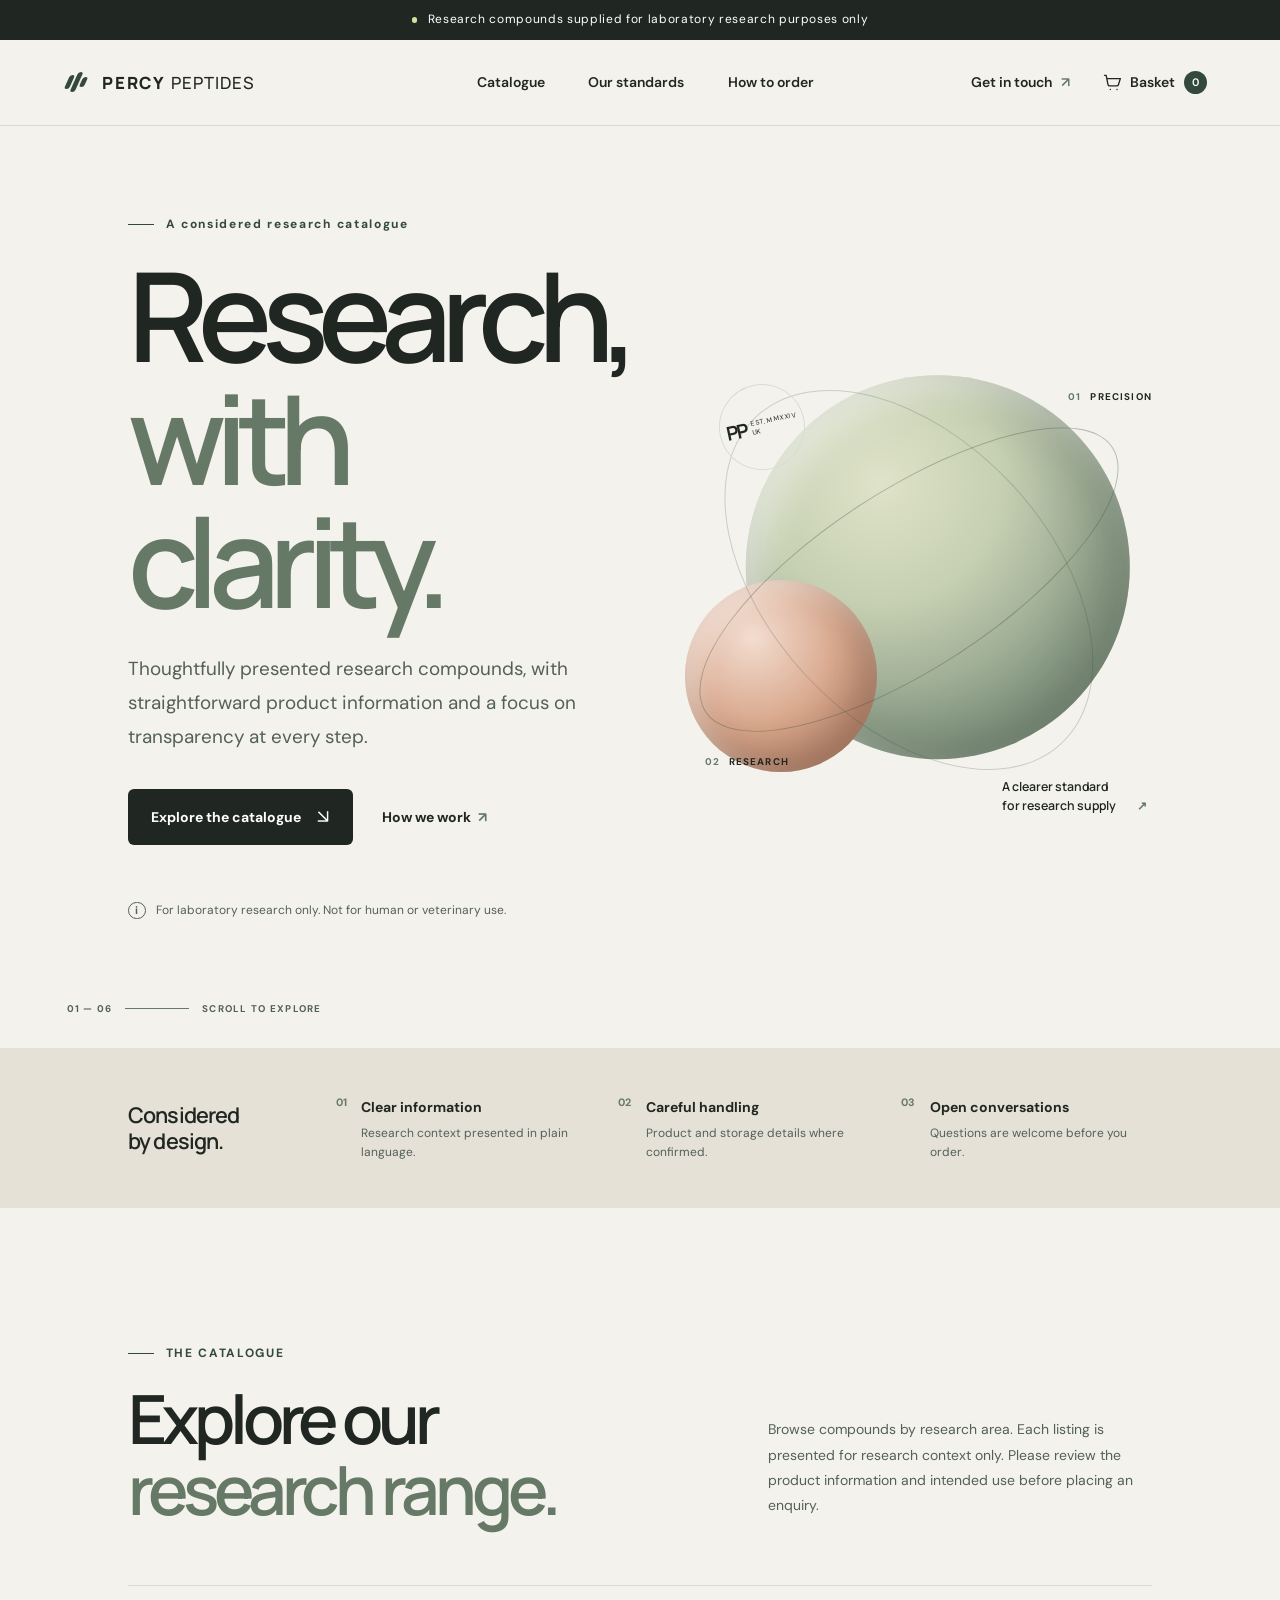
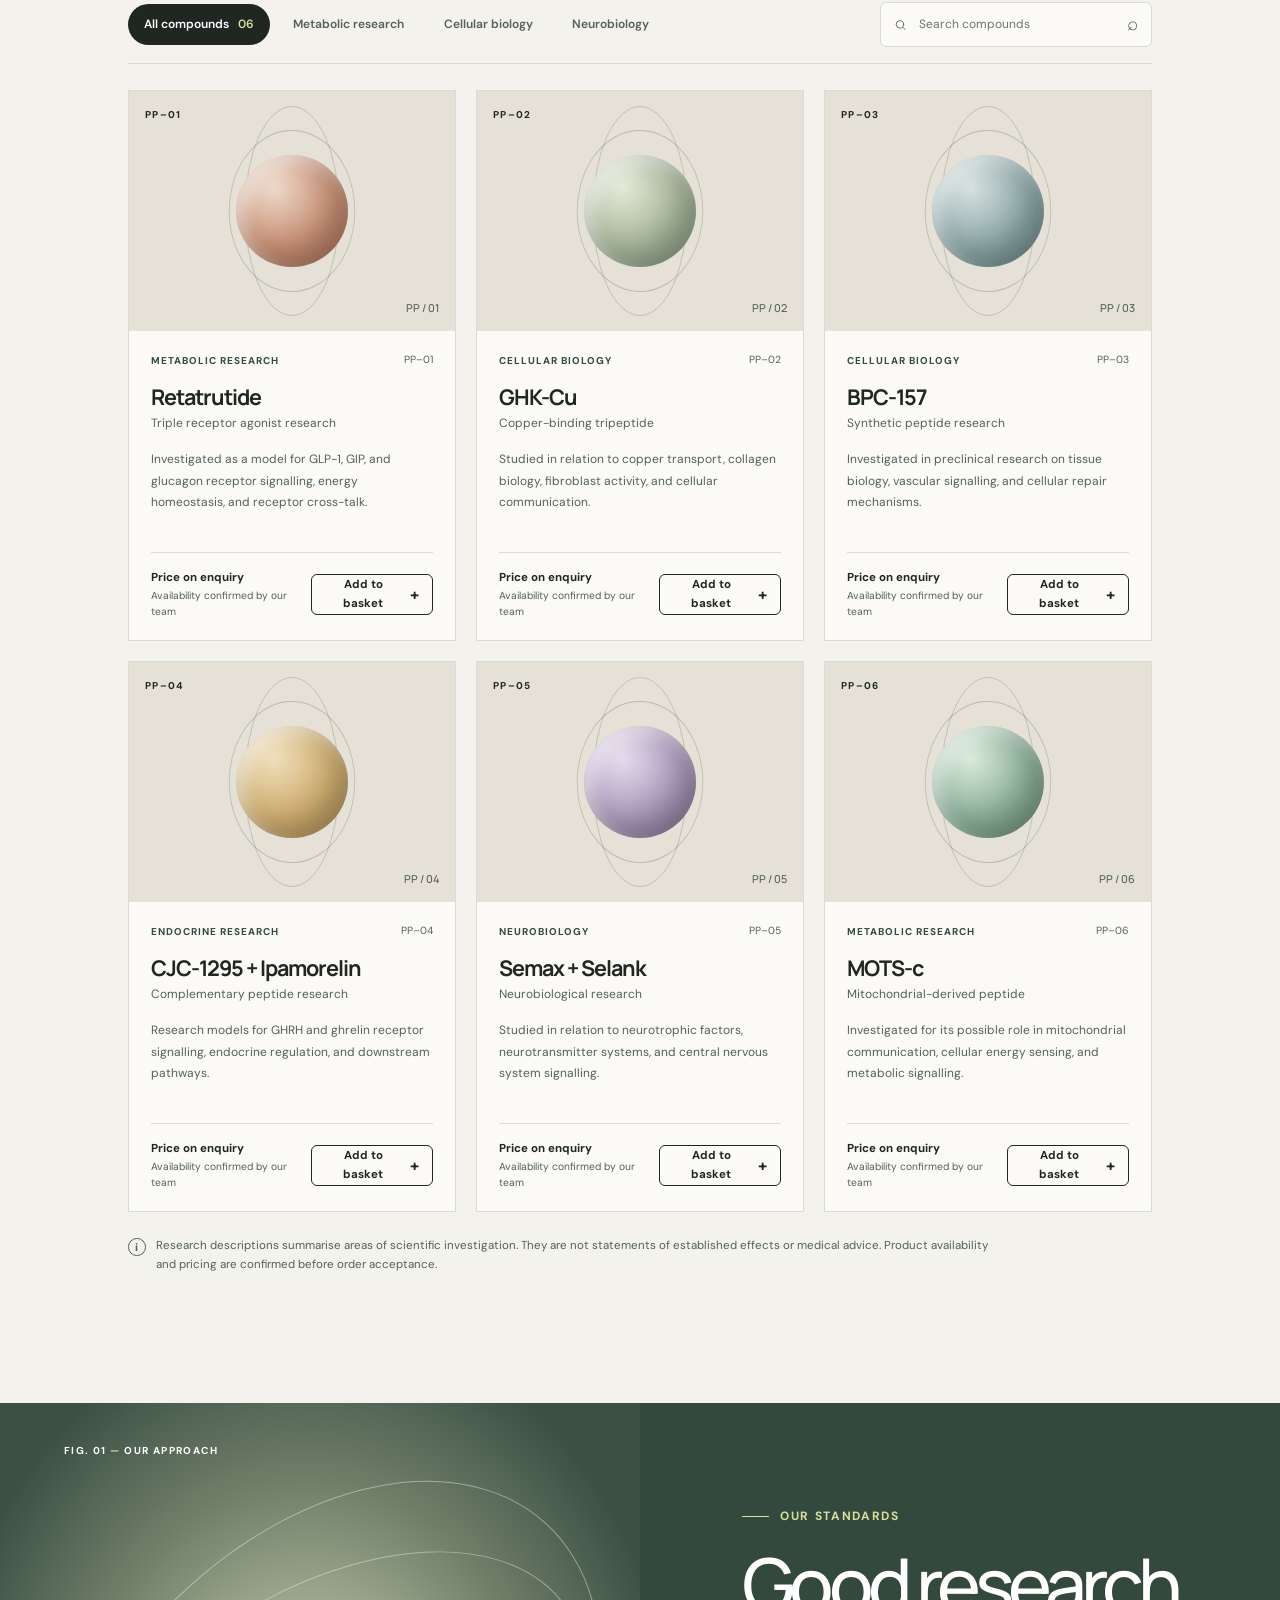
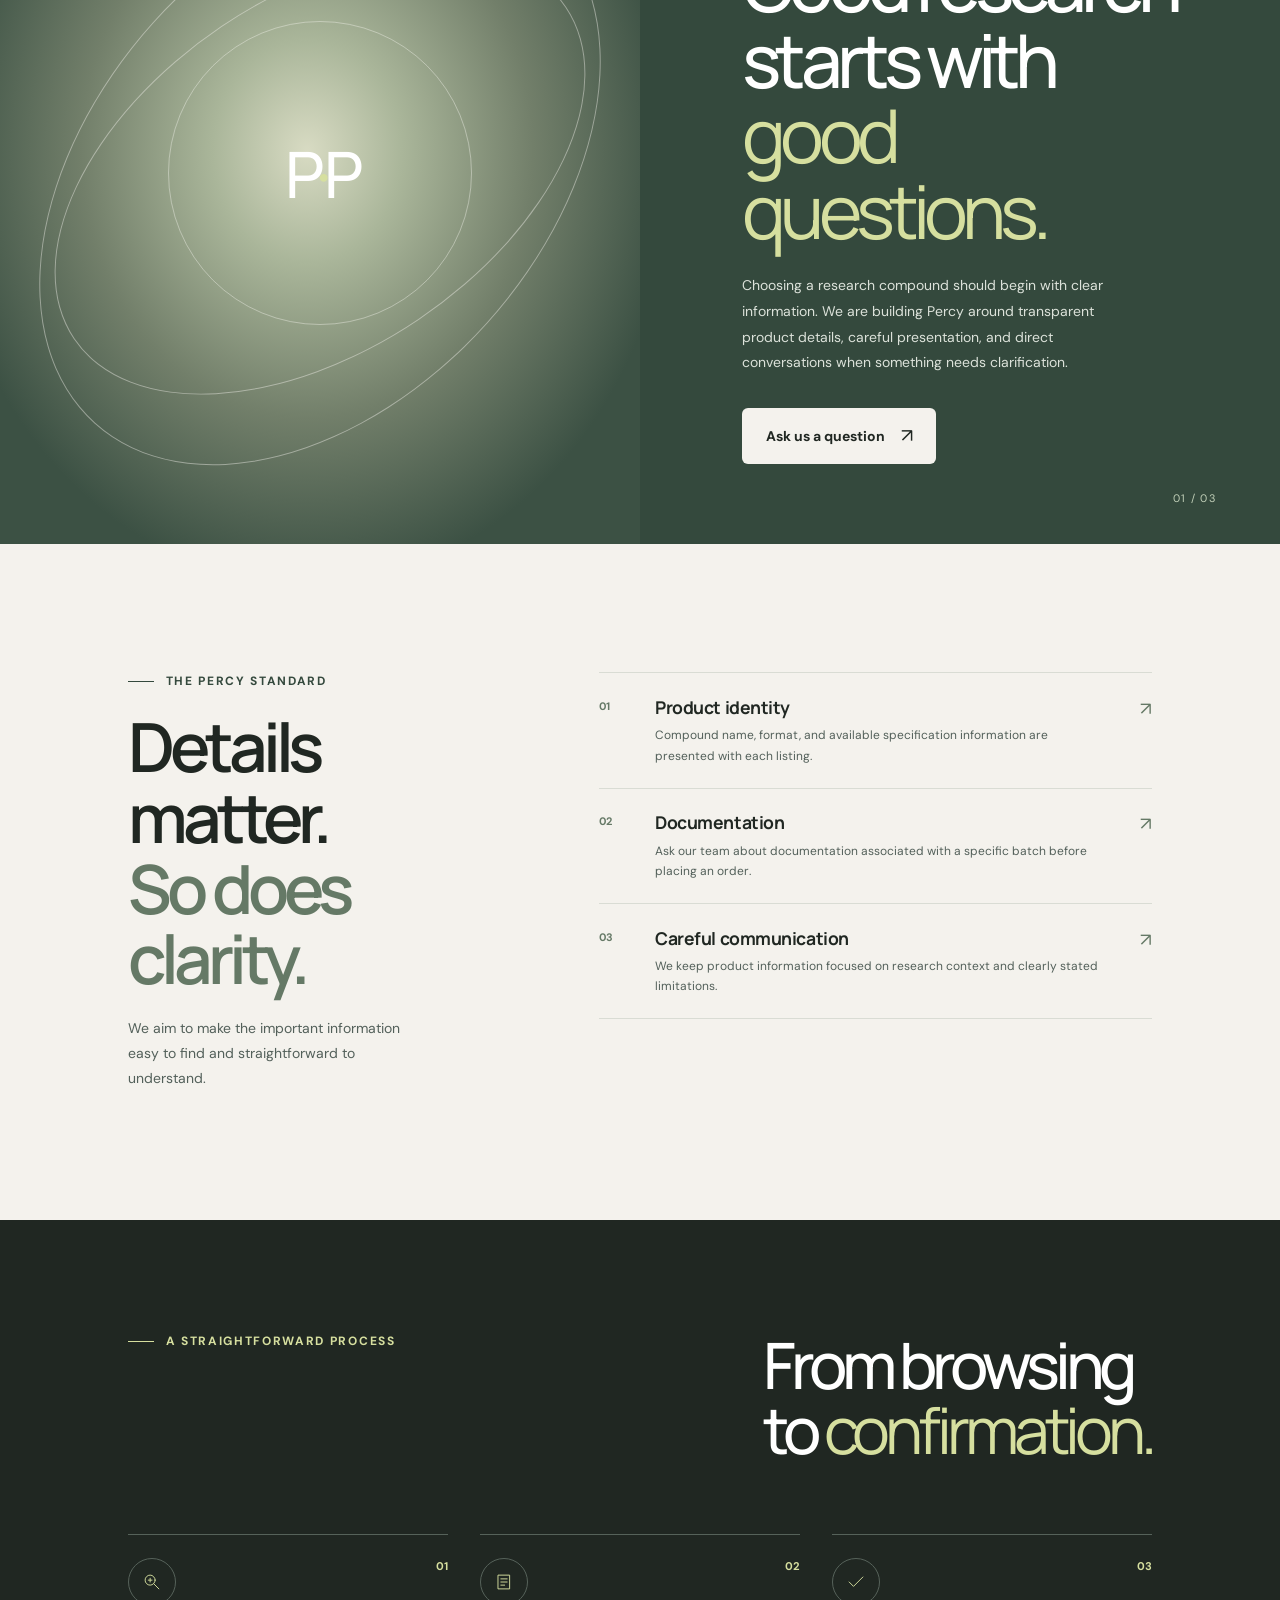
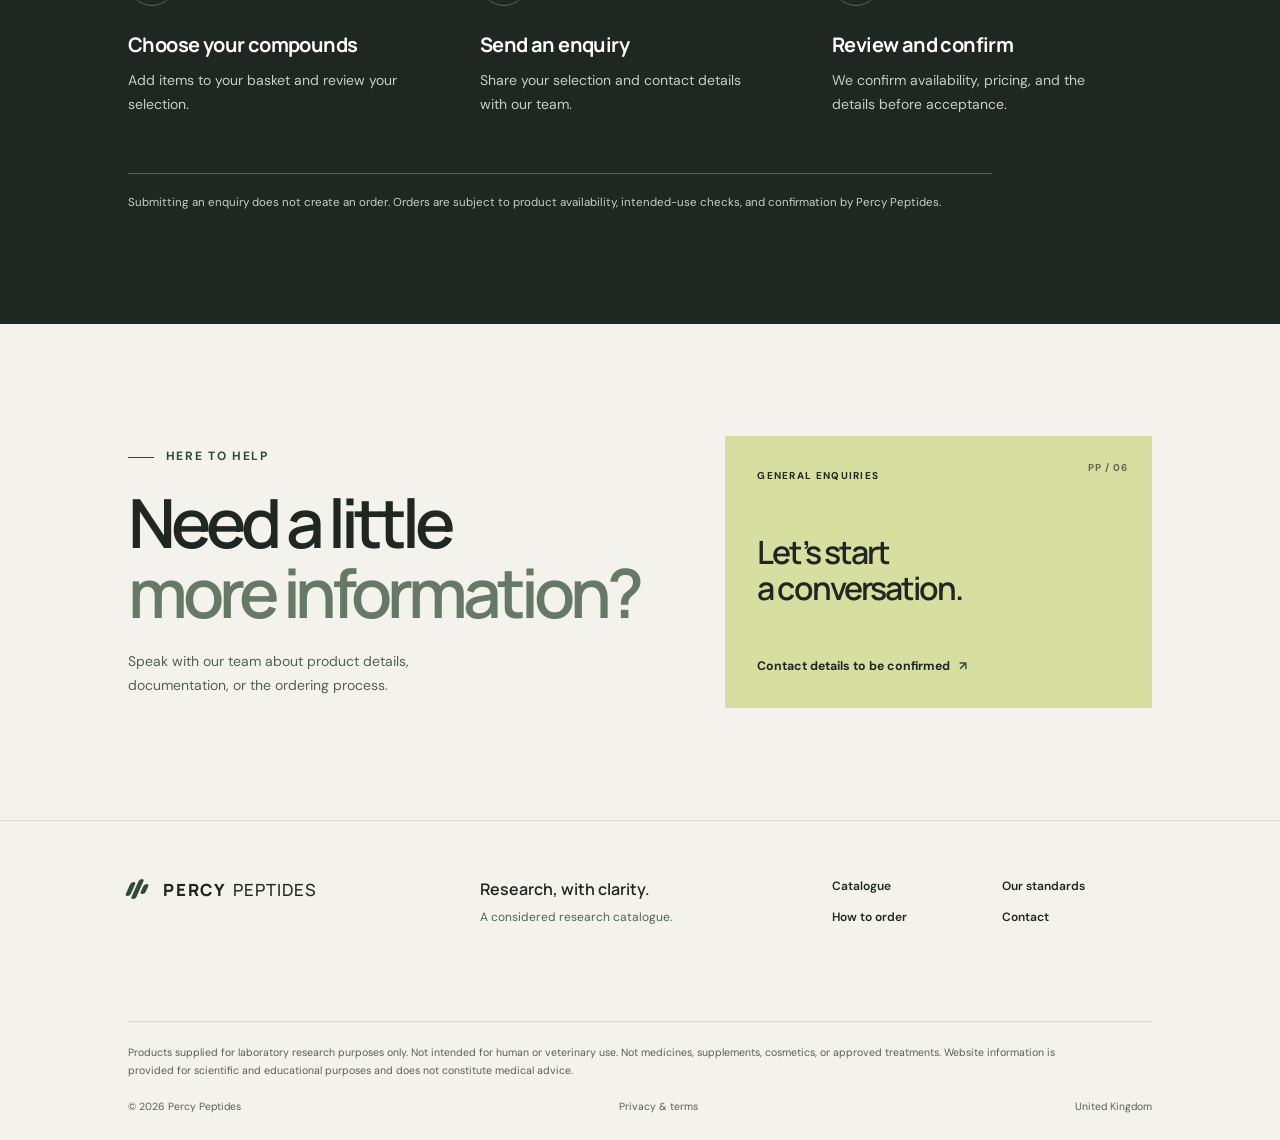
==== index.html @ 7aa0cc57 "Add files via upload" ====
<!doctype html>
<html lang="en-GB">
  <head>
    <meta charset="UTF-8" />
    <meta name="viewport" content="width=device-width, initial-scale=1" />
    <meta name="theme-color" content="#f4f2ed" />
    <meta name="description" content="Percy Peptides — a considered catalogue of research compounds, with clear product information and a straightforward ordering process." />
    <title>Percy Peptides — Research, with clarity</title>
    <link rel="preconnect" href="https://fonts.googleapis.com" />
    <link rel="preconnect" href="https://fonts.gstatic.com" crossorigin />
    <link href="https://fonts.googleapis.com/css2?family=DM+Sans:wght@400;500;600;700&family=Manrope:wght@400;500;600;700;800&display=swap" rel="stylesheet" />
    <link rel="stylesheet" href="styles.css" />
    <script src="app.js" defer></script>
  </head>
  <body>
    <a class="skip-link" href="#main">Skip to content</a>
    <div class="announcement"><span class="announcement__dot" aria-hidden="true"></span> Research compounds supplied for laboratory research purposes only</div>
    <header class="site-header">
      <a class="wordmark" href="#top" aria-label="Percy Peptides home"><span class="wordmark__symbol" aria-hidden="true"><i></i><i></i><i></i></span><span>PERCY<span class="wordmark__light">PEPTIDES</span></span></a>
      <nav class="main-nav" aria-label="Main navigation">
        <a href="#catalogue">Catalogue</a><a href="#standards">Our standards</a><a href="#process">How to order</a>
      </nav>
      <div class="header-actions"><a class="header-contact" href="#contact">Get in touch <span aria-hidden="true">↗</span></a><button class="cart-trigger" type="button" aria-label="Open shopping basket" aria-controls="cart-panel" aria-expanded="false"><svg viewBox="0 0 24 24" aria-hidden="true"><path d="M3 4h2l2.2 11.1a2 2 0 0 0 2 1.6h8.6a2 2 0 0 0 1.9-1.4L22 8H6M10 21h.01M18 21h.01"/></svg><span>Basket</span><span class="cart-count" aria-live="polite">0</span></button>
        <button class="menu-toggle" type="button" aria-label="Open navigation" aria-expanded="false" aria-controls="mobile-nav"><span></span><span></span></button>
      </div>
    </header>
    <nav class="mobile-nav" id="mobile-nav" aria-label="Mobile navigation" hidden><a href="#catalogue">Catalogue</a><a href="#standards">Our standards</a><a href="#process">How to order</a><a href="#contact">Get in touch</a></nav>

    <main id="main">
      <section class="hero" id="top">
        <div class="hero__content"><p class="eyebrow"><span class="eyebrow__line"></span> A considered research catalogue</p><h1>Research,<br /><span>with clarity.</span></h1><p class="hero__lede">Thoughtfully presented research compounds, with straightforward product information and a focus on transparency at every step.</p><div class="hero__actions"><a class="button button--dark" href="#catalogue">Explore the catalogue <span aria-hidden="true">↘</span></a><a class="text-link" href="#standards">How we work <span aria-hidden="true">↗</span></a></div><div class="hero__footnote"><span class="footnote-mark" aria-hidden="true">i</span><span>For laboratory research only. Not for human or veterinary use.</span></div></div>
        <div class="hero__visual" aria-label="Abstract scientific illustration">
          <div class="orb orb--back"></div><div class="orb orb--front"></div><div class="orbit orbit--one"></div><div class="orbit orbit--two"></div><div class="orb-label orb-label--one"><span>01</span> PRECISION</div><div class="orb-label orb-label--two"><span>02</span> RESEARCH</div><div class="hero-stamp"><span>PP</span><small>EST. MMXXIV<br/>UK</small></div><div class="visual-caption">A clearer standard<br/>for research supply <span>↗</span></div>
        </div>
        <div class="hero__rail"><span>01 — 06</span><span class="rail-line"></span><span>SCROLL TO EXPLORE</span></div>
      </section>

      <section class="trust-strip" aria-label="Our approach"><div class="trust-strip__intro">Considered<br/>by design.</div><div class="trust-item"><span class="trust-item__number">01</span><div><strong>Clear information</strong><p>Research context presented in plain language.</p></div></div><div class="trust-item"><span class="trust-item__number">02</span><div><strong>Careful handling</strong><p>Product and storage details where confirmed.</p></div></div><div class="trust-item"><span class="trust-item__number">03</span><div><strong>Open conversations</strong><p>Questions are welcome before you order.</p></div></div></section>

      <section class="catalogue section-wrap" id="catalogue">
        <div class="section-heading"><div><p class="eyebrow"><span class="eyebrow__line"></span> THE CATALOGUE</p><h2>Explore our<br/><span>research range.</span></h2></div><p class="section-heading__copy">Browse compounds by research area. Each listing is presented for research context only. Please review the product information and intended use before placing an enquiry.</p></div>
        <div class="catalogue-tools"><div class="filter-list" role="group" aria-label="Filter products by category"><button type="button" class="filter-chip is-selected" data-filter="all" aria-pressed="true">All compounds <span>06</span></button><button type="button" class="filter-chip" data-filter="metabolic" aria-pressed="false">Metabolic research</button><button type="button" class="filter-chip" data-filter="cellular" aria-pressed="false">Cellular biology</button><button type="button" class="filter-chip" data-filter="neuro" aria-pressed="false">Neurobiology</button></div><label class="search-box"><svg viewBox="0 0 24 24" aria-hidden="true"><circle cx="10.8" cy="10.8" r="6.8"/><path d="m16 16 4.3 4.3"/></svg><input type="search" id="product-search" placeholder="Search compounds" aria-label="Search compounds"/><span class="search-shortcut" aria-hidden="true">⌕</span></label></div>
        <div class="product-grid" id="product-grid" aria-live="polite"></div>
        <p class="catalogue-note"><span class="note-icon" aria-hidden="true">i</span> Research descriptions summarise areas of scientific investigation. They are not statements of established effects or medical advice. Product availability and pricing are confirmed before order acceptance.</p>
      </section>

      <section class="editorial-band" id="standards"><div class="editorial-band__image" role="img" aria-label="Layered abstract forms inspired by scientific research"><span class="image-index">FIG. 01 <i>—</i> OUR APPROACH</span><div class="image-orbit"></div><div class="image-center">P<span>·</span>P</div></div><div class="editorial-band__copy"><p class="eyebrow eyebrow--light"><span class="eyebrow__line"></span> OUR STANDARDS</p><h2>Good research<br/>starts with<br/><em>good questions.</em></h2><p>Choosing a research compound should begin with clear information. We are building Percy around transparent product details, careful presentation, and direct conversations when something needs clarification.</p><a class="button button--light" href="#contact">Ask us a question <span aria-hidden="true">↗</span></a><div class="editorial-band__index">01 / 03</div></div></section>

      <section class="standards section-wrap"><div class="standards__intro"><p class="eyebrow"><span class="eyebrow__line"></span> THE PERCY STANDARD</p><h2>Details matter.<br/><span>So does clarity.</span></h2><p>We aim to make the important information easy to find and straightforward to understand.</p></div><div class="standard-list"><article class="standard-row"><span class="standard-row__num">01</span><div><h3>Product identity</h3><p>Compound name, format, and available specification information are presented with each listing.</p></div><span class="standard-row__mark" aria-hidden="true">↗</span></article><article class="standard-row"><span class="standard-row__num">02</span><div><h3>Documentation</h3><p>Ask our team about documentation associated with a specific batch before placing an order.</p></div><span class="standard-row__mark" aria-hidden="true">↗</span></article><article class="standard-row"><span class="standard-row__num">03</span><div><h3>Careful communication</h3><p>We keep product information focused on research context and clearly stated limitations.</p></div><span class="standard-row__mark" aria-hidden="true">↗</span></article></div></section>

      <section class="process-section" id="process"><div class="section-wrap"><div class="process-heading"><p class="eyebrow eyebrow--light"><span class="eyebrow__line"></span> A STRAIGHTFORWARD PROCESS</p><h2>From browsing<br/>to <em>confirmation.</em></h2></div><div class="process-steps"><article><span class="process-num">01</span><div class="process-icon" aria-hidden="true"><svg viewBox="0 0 32 32"><circle cx="13" cy="13" r="8"/><path d="m19 19 8 8M10 13h6M13 10v6"/></svg></div><h3>Choose your compounds</h3><p>Add items to your basket and review your selection.</p></article><article><span class="process-num">02</span><div class="process-icon" aria-hidden="true"><svg viewBox="0 0 32 32"><path d="M7 5h18v22H7zM11 11h10M11 16h10M11 21h6"/></svg></div><h3>Send an enquiry</h3><p>Share your selection and contact details with our team.</p></article><article><span class="process-num">03</span><div class="process-icon" aria-hidden="true"><svg viewBox="0 0 32 32"><path d="m5 16 7 7L27 8"/></svg></div><h3>Review and confirm</h3><p>We confirm availability, pricing, and the details before acceptance.</p></article></div><p class="process-disclaimer">Submitting an enquiry does not create an order. Orders are subject to product availability, intended-use checks, and confirmation by Percy Peptides.</p></div></section>

      <section class="contact-section section-wrap" id="contact"><div><p class="eyebrow"><span class="eyebrow__line"></span> HERE TO HELP</p><h2>Need a little<br/><span>more information?</span></h2><p>Speak with our team about product details, documentation, or the ordering process.</p></div><div class="contact-card"><span class="contact-card__label">GENERAL ENQUIRIES</span><strong>Let’s start<br/>a conversation.</strong><span class="contact-card__link">Contact details to be confirmed <b aria-hidden="true">↗</b></span><span class="contact-card__index">PP / 06</span></div></section>
    </main>
    <footer class="site-footer"><div class="footer-main"><a class="wordmark wordmark--footer" href="#top"><span class="wordmark__symbol" aria-hidden="true"><i></i><i></i><i></i></span><span>PERCY<span class="wordmark__light">PEPTIDES</span></span></a><p>Research, with clarity.<br/><span>A considered research catalogue.</span></p><div class="footer-links"><a href="#catalogue">Catalogue</a><a href="#standards">Our standards</a><a href="#process">How to order</a><a href="#contact">Contact</a></div></div><div class="footer-legal"><p>Products supplied for laboratory research purposes only. Not intended for human or veterinary use. Not medicines, supplements, cosmetics, or approved treatments. Website information is provided for scientific and educational purposes and does not constitute medical advice.</p><div><span>© 2026 Percy Peptides</span><a href="#legal">Privacy &amp; terms</a><span>United Kingdom</span></div></div></footer>

    <div class="cart-backdrop" hidden></div><aside class="cart-panel" id="cart-panel" aria-labelledby="cart-title" aria-modal="true" role="dialog" hidden><div class="cart-header"><div><p class="eyebrow">YOUR SELECTION</p><h2 id="cart-title">Basket <span class="cart-count">0</span></h2></div><button class="cart-close icon-button" type="button" aria-label="Close basket"><svg viewBox="0 0 24 24" aria-hidden="true"><path d="m6 6 12 12M18 6 6 18"/></svg></button></div><div class="cart-items"></div><div class="cart-empty"><div class="empty-mark" aria-hidden="true">PP</div><h3>Your basket is empty.</h3><p>Browse the catalogue and add compounds to your selection.</p><button class="button button--dark cart-browse" type="button">Explore the catalogue <span aria-hidden="true">↘</span></button></div><div class="cart-footer" hidden><div class="cart-total"><span>Pricing</span><strong>Confirmed after enquiry</strong></div><p>Availability and pricing are confirmed by our team. Sending an enquiry does not place an order.</p><button class="button button--dark checkout-button" type="button">Review enquiry details <span aria-hidden="true">↗</span></button></div></aside>
    <div class="toast" role="status" aria-live="polite"></div>
  </body>
</html>
---- styles.css ----
@import url("tokens.css");

*{box-sizing:border-box}html{scroll-behavior:smooth;scroll-padding-top:5rem}body{margin:0;background:var(--color-paper);color:var(--color-ink);font-family:var(--font-body);font-size:var(--text-base);line-height:1.6;-webkit-font-smoothing:antialiased}body.cart-open{overflow:hidden}a{color:inherit;text-decoration:none}button,input{font:inherit}button{color:inherit}.skip-link{position:fixed;z-index:1000;left:var(--space-4);top:var(--space-4);padding:var(--space-3) var(--space-4);background:var(--color-white);transform:translateY(-180%)}.skip-link:focus{transform:none}.announcement{min-height:2.5rem;padding:.5rem 1.25rem;display:flex;align-items:center;justify-content:center;gap:.65rem;background:var(--color-ink);color:var(--color-white);font-size:var(--text-xs);letter-spacing:.055em;text-align:center}.announcement__dot{width:.35rem;height:.35rem;border-radius:50%;background:var(--color-lime)}
.site-header{height:5.35rem;padding:0 clamp(1.25rem,5.2vw,5.5rem);display:flex;align-items:center;justify-content:space-between;border-bottom:1px solid var(--color-line);background:var(--color-paper);position:relative;z-index:20}.wordmark{display:flex;align-items:center;gap:.7rem;font:800 1.05rem var(--font-display);letter-spacing:.12em}.wordmark__light{font-weight:500;letter-spacing:.06em;margin-left:.35rem}.wordmark__symbol{width:1.5rem;height:1.5rem;display:flex;align-items:center;gap:.13rem;transform:skew(-24deg)}.wordmark__symbol i{display:block;width:.32rem;border-radius:var(--radius-pill);background:var(--color-moss-dark)}.wordmark__symbol i:nth-child(1){height:.82rem}.wordmark__symbol i:nth-child(2){height:1.23rem}.wordmark__symbol i:nth-child(3){height:.62rem}.main-nav{display:flex;gap:clamp(1.5rem,3.4vw,3.5rem);align-items:center;margin-left:4rem}.main-nav a,.header-contact{font-size:var(--text-sm);font-weight:600;transition:color var(--motion-fast)}.main-nav a:hover,.header-contact:hover{color:var(--color-moss)}.header-actions{display:flex;align-items:center;gap:1.6rem}.header-contact span{color:var(--color-moss);padding-left:.35rem}.cart-trigger,.menu-toggle{border:0;background:transparent;cursor:pointer}.cart-trigger{display:flex;align-items:center;gap:.55rem;font-size:var(--text-sm);font-weight:600}.cart-trigger svg,.search-box svg,.icon-button svg{width:1.25rem;height:1.25rem;fill:none;stroke:currentColor;stroke-width:1.6;stroke-linecap:round;stroke-linejoin:round}.cart-count{display:inline-flex;align-items:center;justify-content:center;width:1.45rem;height:1.45rem;border-radius:50%;background:var(--color-moss-dark);color:var(--color-white);font-size:.68rem;line-height:1}.menu-toggle{display:none;width:2.5rem;height:2.5rem;align-items:center;justify-content:center;flex-direction:column;gap:.35rem}.menu-toggle span{width:1.2rem;height:1px;background:var(--color-ink)}.mobile-nav{position:absolute;z-index:18;top:7.85rem;left:0;right:0;padding:1rem 1.5rem 1.5rem;background:var(--color-paper);border-bottom:1px solid var(--color-line)}.mobile-nav a{display:block;padding:.9rem 0;border-bottom:1px solid var(--color-line);font-weight:600}
.hero{min-height:clamp(40rem,60vw,54rem);padding:clamp(4rem,7vw,7rem) clamp(1.25rem,10vw,10rem) 6.5rem;display:grid;grid-template-columns:1.05fr .95fr;align-items:center;position:relative;overflow:hidden}.hero__content{position:relative;z-index:2;padding-bottom:1.5rem}.eyebrow{margin:0 0 1.25rem;display:flex;align-items:center;gap:.7rem;color:var(--color-moss-dark);font-size:var(--text-xs);font-weight:700;letter-spacing:.14em}.eyebrow__line{display:block;width:1.65rem;height:1px;background:currentColor}.hero h1{margin:0;font:600 var(--text-hero)/.99 var(--font-display);letter-spacing:-.085em}.hero h1 span{color:var(--color-moss)}.hero__lede{max-width:29rem;margin:1.8rem 0 0;color:var(--color-ink-soft);font-size:clamp(1rem,1.5vw,1.18rem);line-height:1.8}.hero__actions{display:flex;align-items:center;gap:1.8rem;margin-top:2.2rem}.button{min-height:3.5rem;padding:0 1.4rem;display:inline-flex;align-items:center;justify-content:center;gap:1rem;border:1px solid transparent;border-radius:var(--radius-sm);font-size:var(--text-sm);font-weight:700;cursor:pointer;transition:background var(--motion-base),color var(--motion-base),border-color var(--motion-base),transform var(--motion-base)}.button span{font-size:1.2rem;font-weight:400;transition:transform var(--motion-base)}.button:hover span{transform:translate(2px,-2px)}.button--dark{color:var(--color-white);background:var(--color-ink)}.button--dark:hover{background:var(--color-moss-dark)}.button--light{background:var(--color-paper);color:var(--color-ink)}.button--light:hover{background:var(--color-lime)}.button:active{transform:scale(.98)}.button:focus-visible,.cart-trigger:focus-visible,.icon-button:focus-visible,.filter-chip:focus-visible,.text-link:focus-visible,.header-contact:focus-visible,a:focus-visible,.menu-toggle:focus-visible{outline:3px solid var(--color-terracotta);outline-offset:4px}.text-link{font-size:var(--text-sm);font-weight:700}.text-link span{padding-left:.3rem;color:var(--color-moss)}.hero__footnote{display:flex;align-items:center;gap:.65rem;margin-top:3.5rem;color:var(--color-ink-soft);font-size:var(--text-xs)}.footnote-mark,.note-icon{width:1.1rem;height:1.1rem;display:inline-flex;align-items:center;justify-content:center;border:1px solid currentColor;border-radius:50%;font-size:.68rem;font-weight:700}.hero__visual{height:35rem;position:relative;display:flex;align-items:center;justify-content:center}.orb{position:absolute;aspect-ratio:1;border-radius:50%}.orb--back{width:min(30vw,26rem);background:radial-gradient(circle at 35% 28%,#dfe3c9 0,#c7d0b2 32%,#91a28c 64%,#657966 100%);box-shadow:inset -1.5rem -1rem 3.5rem rgb(32 39 34 / 22%),inset 1rem 1rem 2rem rgb(255 255 255 / 55%);transform:translate(1.8rem,-.8rem)}.orb--front{width:min(15vw,13.6rem);background:radial-gradient(circle at 35% 30%,#f3ddd0 0,#d9a98e 46%,#aa6b51 100%);box-shadow:inset -1rem -1rem 2.3rem rgb(32 39 34 / 20%),inset .7rem .7rem 1.5rem rgb(255 255 255 / 45%);transform:translate(-8rem,6rem)}.orbit{position:absolute;border:1px solid rgb(52 73 61 / 33%);border-radius:50%;width:min(38vw,34rem);height:min(14vw,12rem);transform:rotate(-33deg)}.orbit--two{width:min(35vw,30rem);height:min(22vw,19rem);transform:rotate(47deg);border-color:rgb(52 73 61 / 22%)}.orb-label{position:absolute;font-size:.61rem;font-weight:700;letter-spacing:.12em}.orb-label span{margin-right:.35rem;color:var(--color-moss)}.orb-label--one{top:16%;right:0}.orb-label--two{bottom:16%;left:8%}.hero-stamp{width:5.4rem;height:5.4rem;position:absolute;top:15%;left:11%;border:1px solid var(--color-line);border-radius:50%;display:flex;align-items:center;justify-content:center;gap:.35rem;transform:rotate(-12deg)}.hero-stamp>span{font:700 1.2rem var(--font-display);letter-spacing:-.1em}.hero-stamp small{font-size:.42rem;line-height:1.3;letter-spacing:.08em}.visual-caption{position:absolute;right:1%;bottom:8%;font:600 .77rem/1.55 var(--font-display)}.visual-caption span{margin-left:1.2rem;color:var(--color-moss)}.hero__rail{position:absolute;bottom:2rem;left:clamp(1.25rem,5.2vw,5.5rem);display:flex;align-items:center;gap:.8rem;color:var(--color-ink-soft);font-size:.61rem;font-weight:700;letter-spacing:.13em}.rail-line{width:4rem;height:1px;background:var(--color-moss)}
.trust-strip{min-height:10rem;padding:2rem clamp(1.25rem,10vw,10rem);display:grid;grid-template-columns:.7fr 1fr 1fr 1fr;align-items:center;gap:2rem;background:var(--color-sand)}.trust-strip__intro{font:600 1.35rem/1.2 var(--font-display);letter-spacing:-.04em}.trust-item{display:flex;align-items:flex-start;gap:.9rem}.trust-item__number{font-size:.67rem;font-weight:700;color:var(--color-moss)}.trust-item strong{font-size:var(--text-sm)}.trust-item p{margin:.25rem 0 0;color:var(--color-ink-soft);font-size:var(--text-xs);line-height:1.6}
.section-wrap{padding-left:clamp(1.25rem,10vw,10rem);padding-right:clamp(1.25rem,10vw,10rem)}.catalogue{padding-top:8.5rem;padding-bottom:8rem}.section-heading{display:flex;align-items:flex-end;justify-content:space-between;gap:3rem}.section-heading h2,.standards h2,.contact-section h2{margin:0;font:600 var(--text-3xl)/1.04 var(--font-display);letter-spacing:-.075em}.section-heading h2 span,.standards h2 span,.contact-section h2 span{color:var(--color-moss)}.section-heading__copy{max-width:24rem;margin:0 0 .4rem;color:var(--color-ink-soft);font-size:var(--text-sm);line-height:1.8}.catalogue-tools{margin-top:3.8rem;padding:1rem 0;display:flex;align-items:center;justify-content:space-between;gap:2rem;border-top:1px solid var(--color-line);border-bottom:1px solid var(--color-line)}.filter-list{display:flex;flex-wrap:wrap;gap:.45rem}.filter-chip{min-height:2.55rem;padding:0 .95rem;border:1px solid transparent;border-radius:var(--radius-pill);background:transparent;color:var(--color-ink-soft);font-size:var(--text-xs);font-weight:600;cursor:pointer;transition:background var(--motion-fast),color var(--motion-fast),border-color var(--motion-fast)}.filter-chip:hover{border-color:var(--color-line);color:var(--color-ink)}.filter-chip.is-selected{background:var(--color-ink);color:var(--color-white)}.filter-chip:disabled{opacity:.55;cursor:not-allowed}.filter-chip span{margin-left:.35rem;color:var(--color-lime)}.search-box{width:min(17rem,100%);height:2.8rem;padding:0 .8rem;display:flex;align-items:center;gap:.6rem;border:1px solid var(--color-line);border-radius:var(--radius-sm);background:var(--color-surface);color:var(--color-ink-soft)}.search-box:focus-within{outline:3px solid rgb(182 111 82 / 28%);border-color:var(--color-terracotta)}.search-box svg{width:1rem;height:1rem}.search-box input{width:100%;min-width:0;border:0;outline:0;background:transparent;color:var(--color-ink);font-size:var(--text-xs)}.search-box input::placeholder{color:#6b766f}.search-shortcut{font-size:1.2rem}.product-grid{display:grid;grid-template-columns:repeat(3,minmax(0,1fr));gap:1.25rem;margin-top:1.6rem}.product-card{min-width:0;background:var(--color-surface);border:1px solid var(--color-line);transition:transform var(--motion-base),box-shadow var(--motion-base),border-color var(--motion-base)}.product-card:hover{transform:translateY(-.25rem);border-color:#b6beb3;box-shadow:var(--shadow-card)}.product-card__visual{height:15rem;position:relative;overflow:hidden;display:flex;align-items:center;justify-content:center;background:var(--color-sand)}.product-card__visual::before,.product-card__visual::after{content:"";position:absolute;border:1px solid rgb(52 73 61 / 25%);border-radius:50%;width:13rem;height:13rem;transform:scaleX(.45) rotate(34deg)}.product-card__visual::after{width:10rem;height:10rem;transform:scaleX(.78) rotate(-27deg)}.compound-orb{width:7rem;height:7rem;border-radius:50%;position:relative;z-index:1;background:radial-gradient(circle at 34% 29%,var(--orb-hi),var(--orb-mid) 53%,var(--orb-low));box-shadow:inset -.8rem -.8rem 1.8rem rgb(32 39 34 / 21%),inset .55rem .55rem 1rem rgb(255 255 255 / 55%)}.product-card[data-tone="rose"]{--orb-hi:#eed9cb;--orb-mid:#c99176;--orb-low:#9a5d4b}.product-card[data-tone="sage"]{--orb-hi:#e4e9d7;--orb-mid:#a8b79b;--orb-low:#718573}.product-card[data-tone="blue"]{--orb-hi:#d8e1e0;--orb-mid:#8ea9a8;--orb-low:#587475}.product-card[data-tone="ochre"]{--orb-hi:#efdfbb;--orb-mid:#d0ae70;--orb-low:#9d7b49}.product-card[data-tone="lilac"]{--orb-hi:#e5dcec;--orb-mid:#ad9bbd;--orb-low:#72617f}.product-card[data-tone="mint"]{--orb-hi:#dbebdb;--orb-mid:#8eb19b;--orb-low:#597e68}.visual-code{position:absolute;left:1rem;top:1rem;z-index:2;font-size:.62rem;font-weight:700;letter-spacing:.13em}.visual-index{position:absolute;right:1rem;bottom:1rem;z-index:2;color:var(--color-ink-soft);font:500 .68rem var(--font-display)}.product-card__body{padding:1.35rem 1.35rem 1.2rem}.product-card__meta{display:flex;align-items:center;justify-content:space-between;gap:.75rem}.category-label{color:var(--color-moss-dark);font-size:.62rem;font-weight:700;letter-spacing:.105em;text-transform:uppercase}.product-code{color:var(--color-ink-soft);font-size:.65rem}.product-card h3{margin:.8rem 0 .2rem;font:700 1.35rem var(--font-display);letter-spacing:-.045em}.product-card__alias{margin:0;color:var(--color-ink-soft);font-size:var(--text-xs)}.product-card__description{min-height:5.2rem;margin:1rem 0 0;color:var(--color-ink-soft);font-size:var(--text-xs);line-height:1.8}.product-card__footer{margin-top:1.25rem;padding-top:1rem;display:flex;align-items:center;justify-content:space-between;gap:.5rem;border-top:1px solid var(--color-line)}.price-note{font-size:.72rem;font-weight:700}.price-note span{display:block;color:var(--color-ink-soft);font-size:.64rem;font-weight:400}.add-button{min-height:2.55rem;padding:0 .85rem;display:inline-flex;align-items:center;gap:.55rem;border:1px solid var(--color-ink);border-radius:var(--radius-sm);background:transparent;font-size:.72rem;font-weight:700;cursor:pointer;transition:background var(--motion-fast),color var(--motion-fast)}.add-button:hover{background:var(--color-ink);color:var(--color-white)}.add-button:active{transform:scale(.97)}.add-button:disabled{background:var(--color-line);color:var(--color-ink-soft);border-color:var(--color-line);cursor:not-allowed}.add-button:focus-visible,.remove-button:focus-visible{outline:3px solid var(--color-terracotta);outline-offset:3px}.add-button span{font-size:1rem}.empty-results{grid-column:1/-1;padding:4rem 1.5rem;text-align:center;border:1px dashed var(--color-line);color:var(--color-ink-soft)}.empty-results strong{display:block;color:var(--color-ink);font:700 1.3rem var(--font-display)}.empty-results p{margin:.4rem 0 0;font-size:var(--text-sm)}.catalogue-note{max-width:54rem;margin:1.5rem 0 0;display:flex;align-items:flex-start;gap:.65rem;color:var(--color-ink-soft);font-size:.72rem;line-height:1.7}.note-icon{flex:0 0 auto;margin-top:.15rem}
.editorial-band{min-height:42rem;display:grid;grid-template-columns:1fr 1fr;background:var(--color-moss-dark);color:var(--color-white)}.editorial-band__image{min-height:42rem;position:relative;overflow:hidden;background:radial-gradient(ellipse at 48% 47%,#d8dbc3 0,#aab69a 20%,#727f6a 48%,#3c5144 78%)}.editorial-band__image::before,.editorial-band__image::after{content:"";position:absolute;width:28rem;height:42rem;left:50%;top:50%;border:1px solid rgb(244 242 237 / 44%);border-radius:50%;transform:translate(-50%,-50%) rotate(42deg)}.editorial-band__image::after{width:37rem;height:22rem;transform:translate(-50%,-50%) rotate(-34deg)}.image-orbit{position:absolute;width:19rem;height:19rem;left:50%;top:50%;border:1px solid rgb(244 242 237 / 42%);border-radius:50%;transform:translate(-50%,-50%)}.image-center{position:absolute;left:50%;top:50%;transform:translate(-50%,-50%);font:500 4rem var(--font-display);letter-spacing:-.12em}.image-center span{color:var(--color-lime)}.image-index{position:absolute;left:clamp(1.25rem,5vw,5rem);top:2.5rem;z-index:2;font-size:.63rem;font-weight:700;letter-spacing:.14em}.image-index i{color:var(--color-lime);font-style:normal}.editorial-band__copy{position:relative;padding:6.5rem clamp(2rem,8vw,8rem) 5rem;align-self:center}.eyebrow--light{color:var(--color-lime)}.editorial-band h2,.process-heading h2{margin:0;font:500 clamp(3rem,5.8vw,5.4rem)/1.02 var(--font-display);letter-spacing:-.08em}.editorial-band h2 em,.process-heading h2 em{font-weight:400;color:var(--color-lime);font-style:normal}.editorial-band__copy>p:not(.eyebrow){max-width:25rem;margin:1.5rem 0 2rem;color:#dce2da;font-size:var(--text-sm);line-height:1.85}.editorial-band__index{position:absolute;right:clamp(2rem,5vw,5rem);bottom:2.3rem;color:#c2d0b9;font-size:.68rem;letter-spacing:.12em}
.standards{padding-top:8rem;padding-bottom:8rem;display:grid;grid-template-columns:.8fr 1.2fr;gap:8vw}.standards__intro>p:last-child{max-width:19rem;margin:1.4rem 0 0;color:var(--color-ink-soft);font-size:var(--text-sm);line-height:1.8}.standard-list{border-top:1px solid var(--color-line)}.standard-row{min-height:7rem;padding:1.35rem 0;display:grid;grid-template-columns:2.5rem 1fr 2rem;align-items:start;gap:1rem;border-bottom:1px solid var(--color-line)}.standard-row__num{padding-top:.2rem;color:var(--color-moss);font-size:.68rem;font-weight:700}.standard-row h3{margin:0;font:700 1.1rem var(--font-display);letter-spacing:-.025em}.standard-row p{max-width:32rem;margin:.4rem 0 0;color:var(--color-ink-soft);font-size:var(--text-xs);line-height:1.7}.standard-row__mark{justify-self:end;color:var(--color-moss);font-size:1.15rem}
.process-section{padding:7rem 0;background:var(--color-ink);color:var(--color-white)}.process-heading{display:flex;align-items:flex-end;justify-content:space-between;gap:2rem}.process-heading .eyebrow{align-self:flex-start}.process-heading h2{font-size:clamp(3rem,5vw,4.7rem)}.process-steps{margin-top:4.5rem;display:grid;grid-template-columns:repeat(3,1fr);gap:2rem}.process-steps article{position:relative;padding:1.4rem 1.5rem 0 0;border-top:1px solid #56625a}.process-num{position:absolute;top:1.45rem;right:0;color:var(--color-lime);font-size:.7rem;font-weight:700}.process-icon{width:3rem;height:3rem;margin:0 0 1.6rem;display:flex;align-items:center;justify-content:center;border:1px solid #56625a;border-radius:50%;color:var(--color-lime)}.process-icon svg{width:1.25rem;height:1.25rem;fill:none;stroke:currentColor;stroke-width:1.5;stroke-linecap:round;stroke-linejoin:round}.process-steps h3{margin:0;font:700 1.25rem var(--font-display);letter-spacing:-.03em}.process-steps p{max-width:18rem;margin:.6rem 0 0;color:#c6cec8;font-size:var(--text-sm);line-height:1.75}.process-disclaimer{max-width:54rem;margin:3.5rem 0 0;padding-top:1.2rem;border-top:1px solid #56625a;color:#c6cec8;font-size:.72rem;line-height:1.7}
.contact-section{padding-top:7rem;padding-bottom:7rem;display:grid;grid-template-columns:1fr .8fr;align-items:center;gap:5vw}.contact-section>div>p:last-child{max-width:22rem;margin:1.3rem 0 0;color:var(--color-ink-soft);font-size:var(--text-sm);line-height:1.75}.contact-card{min-height:17rem;padding:2rem;position:relative;display:flex;flex-direction:column;align-items:flex-start;justify-content:space-between;overflow:hidden;background:var(--color-lime);color:var(--color-ink);transition:background var(--motion-base)}.contact-card:hover{background:#cbd795}.contact-card__label{font-size:.62rem;font-weight:700;letter-spacing:.13em}.contact-card strong{font:600 2rem/1.1 var(--font-display);letter-spacing:-.06em}.contact-card__link{font-size:.77rem;font-weight:700}.contact-card__link b{padding-left:.35rem;color:var(--color-moss-dark)}.contact-card__index{position:absolute;right:1.5rem;top:1.5rem;font-size:.62rem;font-weight:700;letter-spacing:.1em;opacity:.65}
.site-footer{padding:3.5rem clamp(1.25rem,10vw,10rem) 1.5rem;background:var(--color-paper);border-top:1px solid var(--color-line)}.footer-main{min-height:9rem;display:grid;grid-template-columns:1fr 1fr 1fr;align-items:start;gap:2rem}.wordmark--footer{align-self:start}.footer-main>p{margin:0;font:600 1rem/1.6 var(--font-display)}.footer-main>p span{color:var(--color-ink-soft);font:400 var(--text-xs)/1.6 var(--font-body)}.footer-links{display:grid;grid-template-columns:1fr 1fr;gap:.7rem 1.2rem;font-size:var(--text-xs);font-weight:600}.footer-links a:hover,.footer-legal a:hover{text-decoration:underline;text-underline-offset:.2rem}.footer-legal{padding-top:1.35rem;border-top:1px solid var(--color-line)}.footer-legal>p{max-width:58rem;margin:0 0 1.2rem;color:var(--color-ink-soft);font-size:.66rem;line-height:1.7}.footer-legal>div{display:flex;justify-content:space-between;gap:1rem;color:var(--color-ink-soft);font-size:.65rem}
.cart-backdrop{position:fixed;z-index:50;inset:0;background:rgb(22 28 24 / 44%);opacity:0;transition:opacity var(--motion-base)}.cart-backdrop.is-visible{opacity:1}.cart-panel{position:fixed;z-index:51;top:0;right:0;width:min(31rem,100%);height:100dvh;padding:2rem;display:flex;flex-direction:column;background:var(--color-surface);box-shadow:var(--shadow-card);transform:translateX(102%);transition:transform var(--motion-base)}.cart-panel.is-open{transform:translateX(0)}.cart-panel[hidden],.cart-backdrop[hidden]{display:none}.cart-header{display:flex;align-items:flex-start;justify-content:space-between;padding-bottom:1.25rem;border-bottom:1px solid var(--color-line)}.cart-header .eyebrow{margin-bottom:.4rem}.cart-header h2{margin:0;font:700 1.8rem var(--font-display);letter-spacing:-.06em}.cart-header .cart-count{vertical-align:middle;margin-left:.3rem}.icon-button{width:2.5rem;height:2.5rem;display:flex;align-items:center;justify-content:center;border:1px solid var(--color-line);border-radius:50%;background:transparent;cursor:pointer}.icon-button:hover{background:var(--color-sand)}.cart-items{overflow:auto}.cart-empty{flex:1;display:flex;flex-direction:column;align-items:center;justify-content:center;text-align:center}.empty-mark{width:4rem;height:4rem;margin-bottom:1rem;border:1px solid var(--color-line);border-radius:50%;display:grid;place-items:center;color:var(--color-moss-dark);font:700 1.2rem var(--font-display);letter-spacing:-.1em}.cart-empty h3{margin:0;font:700 1.25rem var(--font-display)}.cart-empty p{max-width:17rem;margin:.45rem 0 1.4rem;color:var(--color-ink-soft);font-size:var(--text-sm)}.cart-footer{margin-top:auto;padding-top:1.2rem;border-top:1px solid var(--color-line)}.cart-total{display:flex;justify-content:space-between;gap:1rem;font-size:var(--text-sm)}.cart-total strong{font-size:.78rem}.cart-footer>p{color:var(--color-ink-soft);font-size:.72rem;line-height:1.6}.checkout-button{width:100%}.cart-line{padding:1rem 0;display:grid;grid-template-columns:3.8rem 1fr auto;align-items:center;gap:1rem;border-bottom:1px solid var(--color-line)}.cart-line__swatch{width:3.8rem;height:3.8rem;display:grid;place-items:center;background:var(--color-sand)}.cart-line__swatch .compound-orb{width:2.4rem;height:2.4rem}.cart-line h3{margin:0;font:700 .95rem var(--font-display)}.cart-line p{margin:.2rem 0 0;color:var(--color-ink-soft);font-size:.68rem}.cart-line__qty{display:flex;align-items:center;gap:.45rem;margin-top:.55rem}.qty-button{width:1.65rem;height:1.65rem;border:1px solid var(--color-line);border-radius:50%;background:transparent;cursor:pointer;font-size:.85rem}.qty-button:hover{background:var(--color-sand)}.cart-line__qty span{min-width:1rem;text-align:center;font-size:.75rem}.remove-button{padding:.3rem;border:0;background:transparent;color:var(--color-ink-soft);font-size:.65rem;text-decoration:underline;cursor:pointer}.cart-line__info{min-width:0}.cart-line__controls{display:flex;align-items:center;gap:.6rem}.cart-footer[hidden]{display:none}.toast{position:fixed;z-index:80;left:50%;bottom:1.5rem;max-width:calc(100% - 2rem);padding:.8rem 1.1rem;transform:translate(-50%,1rem);opacity:0;pointer-events:none;background:var(--color-ink);color:var(--color-white);font-size:var(--text-sm);box-shadow:var(--shadow-card);transition:opacity var(--motion-base),transform var(--motion-base)}.toast.is-visible{opacity:1;transform:translate(-50%,0)}
@media(max-width:1000px){.hero{padding-left:7vw;padding-right:7vw}.hero__visual{height:29rem}.trust-strip{padding-left:7vw;padding-right:7vw;gap:1.25rem}.section-wrap{padding-left:7vw;padding-right:7vw}.product-grid{grid-template-columns:repeat(2,minmax(0,1fr))}.editorial-band__copy{padding-left:5vw;padding-right:5vw}.standards{gap:5vw}.main-nav{margin-left:1rem;gap:1.5rem}}
@media(max-width:700px){html{scroll-padding-top:4.4rem}.announcement{min-height:2.35rem;font-size:.62rem}.site-header{height:4.3rem;padding:0 1.2rem}.wordmark{font-size:.93rem;gap:.5rem}.wordmark__symbol{transform:scale(.85) skew(-24deg)}.main-nav,.header-contact{display:none}.header-actions{gap:.8rem}.cart-trigger{gap:.35rem;font-size:.76rem}.cart-trigger svg{width:1.1rem;height:1.1rem}.cart-count{width:1.3rem;height:1.3rem}.menu-toggle{display:flex}.mobile-nav{top:6.65rem}.hero{min-height:auto;padding:4.7rem 1.35rem 4.5rem;display:flex;flex-direction:column;align-items:stretch}.hero__content{padding:0}.hero h1{font-size:clamp(4.2rem,18vw,6.7rem)}.hero__lede{max-width:27rem;margin-top:1.35rem;font-size:1rem}.hero__actions{margin-top:1.65rem;gap:1.15rem;flex-wrap:wrap}.button{min-height:3.2rem;padding:0 1rem;font-size:.78rem}.hero__footnote{margin-top:2rem;font-size:.67rem}.hero__visual{height:22rem;margin-top:1.7rem}.orb--back{width:min(67vw,20rem);transform:translate(1rem,-.6rem)}.orb--front{width:min(34vw,10rem);transform:translate(-5rem,4rem)}.orbit{width:min(86vw,26rem);height:min(31vw,9rem)}.orbit--two{width:min(82vw,24rem);height:min(50vw,15rem)}.hero-stamp{width:4.4rem;height:4.4rem;top:8%;left:4%}.orb-label--one{top:14%;right:1%}.orb-label--two{bottom:11%;left:2%}.visual-caption{right:0;bottom:2%;font-size:.68rem}.hero__rail{display:none}.trust-strip{padding:2rem 1.35rem;grid-template-columns:1fr 1fr;gap:1.5rem}.trust-strip__intro{font-size:1.2rem}.trust-item{gap:.55rem}.trust-item strong{font-size:.75rem}.trust-item p{font-size:.67rem}.section-wrap{padding-left:1.35rem;padding-right:1.35rem}.catalogue{padding-top:5rem;padding-bottom:5rem}.section-heading{display:block}.section-heading h2,.standards h2,.contact-section h2{font-size:clamp(2.9rem,13vw,4rem)}.section-heading__copy{margin-top:1.2rem;font-size:.82rem}.catalogue-tools{margin-top:2.3rem;align-items:stretch;flex-direction:column;gap:.8rem}.filter-list{flex-wrap:nowrap;overflow-x:auto;padding-bottom:.35rem;scrollbar-width:thin}.filter-chip{flex:0 0 auto;padding:0 .8rem}.search-box{width:100%}.product-grid{grid-template-columns:1fr;gap:.9rem;margin-top:1rem}.product-card{display:grid;grid-template-columns:38% 62%}.product-card__visual{height:100%;min-height:14rem}.product-card__visual::before{width:9rem;height:9rem}.product-card__visual::after{width:7rem;height:7rem}.compound-orb{width:5rem;height:5rem}.product-card__body{padding:1rem .85rem}.product-card h3{font-size:1.08rem}.product-card__description{min-height:0;margin-top:.6rem;font-size:.68rem}.product-card__footer{align-items:flex-end;margin-top:.8rem;padding-top:.75rem}.price-note{font-size:.65rem}.price-note span{font-size:.59rem}.add-button{min-height:2.3rem;padding:0 .6rem;font-size:.64rem}.category-label{font-size:.54rem}.product-code{font-size:.58rem}.catalogue-note{font-size:.65rem}.editorial-band{grid-template-columns:1fr}.editorial-band__image{min-height:23rem}.editorial-band__image::before{width:17rem;height:27rem}.editorial-band__image::after{width:27rem;height:16rem}.image-orbit{width:13rem;height:13rem}.image-index{left:1.35rem;top:1.5rem}.editorial-band__copy{padding:3.5rem 1.35rem 4.5rem}.editorial-band h2{font-size:clamp(3.2rem,14vw,4.6rem)}.editorial-band__copy>p:not(.eyebrow){font-size:.82rem}.editorial-band__index{right:1.35rem;bottom:1.5rem}.standards{padding-top:5rem;padding-bottom:5rem;grid-template-columns:1fr;gap:2rem}.standards__intro>p:last-child{font-size:.82rem}.standard-row{min-height:6.5rem;grid-template-columns:1.8rem 1fr 1.2rem;gap:.65rem}.standard-row h3{font-size:1rem}.standard-row p{font-size:.7rem}.process-section{padding:5rem 0}.process-heading{display:block}.process-heading h2{font-size:clamp(3.1rem,13vw,4.5rem)}.process-steps{margin-top:3rem;grid-template-columns:1fr;gap:1.4rem}.process-steps article{min-height:9rem;padding-top:1.2rem}.process-icon{margin-bottom:.8rem}.process-steps h3{font-size:1.05rem}.process-steps p{max-width:100%;margin-top:.35rem;font-size:.8rem}.process-disclaimer{margin-top:2.5rem;font-size:.68rem}.contact-section{padding-top:5rem;padding-bottom:5rem;grid-template-columns:1fr;gap:2rem}.contact-section>div>p:last-child{font-size:.82rem}.contact-card{min-height:15rem;padding:1.5rem}.contact-card strong{font-size:1.8rem}.site-footer{padding:2.7rem 1.35rem 1.2rem}.footer-main{grid-template-columns:1fr 1fr;gap:1.8rem;min-height:12rem}.footer-main>p{grid-column:2}.footer-links{grid-column:1/-1;grid-row:2}.footer-legal>div{flex-wrap:wrap;justify-content:flex-start;gap:.5rem 1.2rem}.cart-panel{padding:1.35rem}.cart-header h2{font-size:1.55rem}}
@media(max-width:390px){.product-card{grid-template-columns:34% 66%}.product-card__visual{min-height:15rem}.product-card__body{padding:.85rem .7rem}.product-card__meta{align-items:flex-start;flex-direction:column;gap:.2rem}.product-card__footer{gap:.25rem}.add-button{padding:0 .45rem;font-size:.6rem}.trust-strip{gap:1.1rem}.hero__actions{align-items:flex-start;flex-direction:column}}
@media(prefers-reduced-motion:reduce){*,*::before,*::after{scroll-behavior:auto!important;animation-duration:.01ms!important;animation-iteration-count:1!important;transition-duration:.01ms!important}}
@media(prefers-color-scheme:dark){:root{color-scheme:light}}
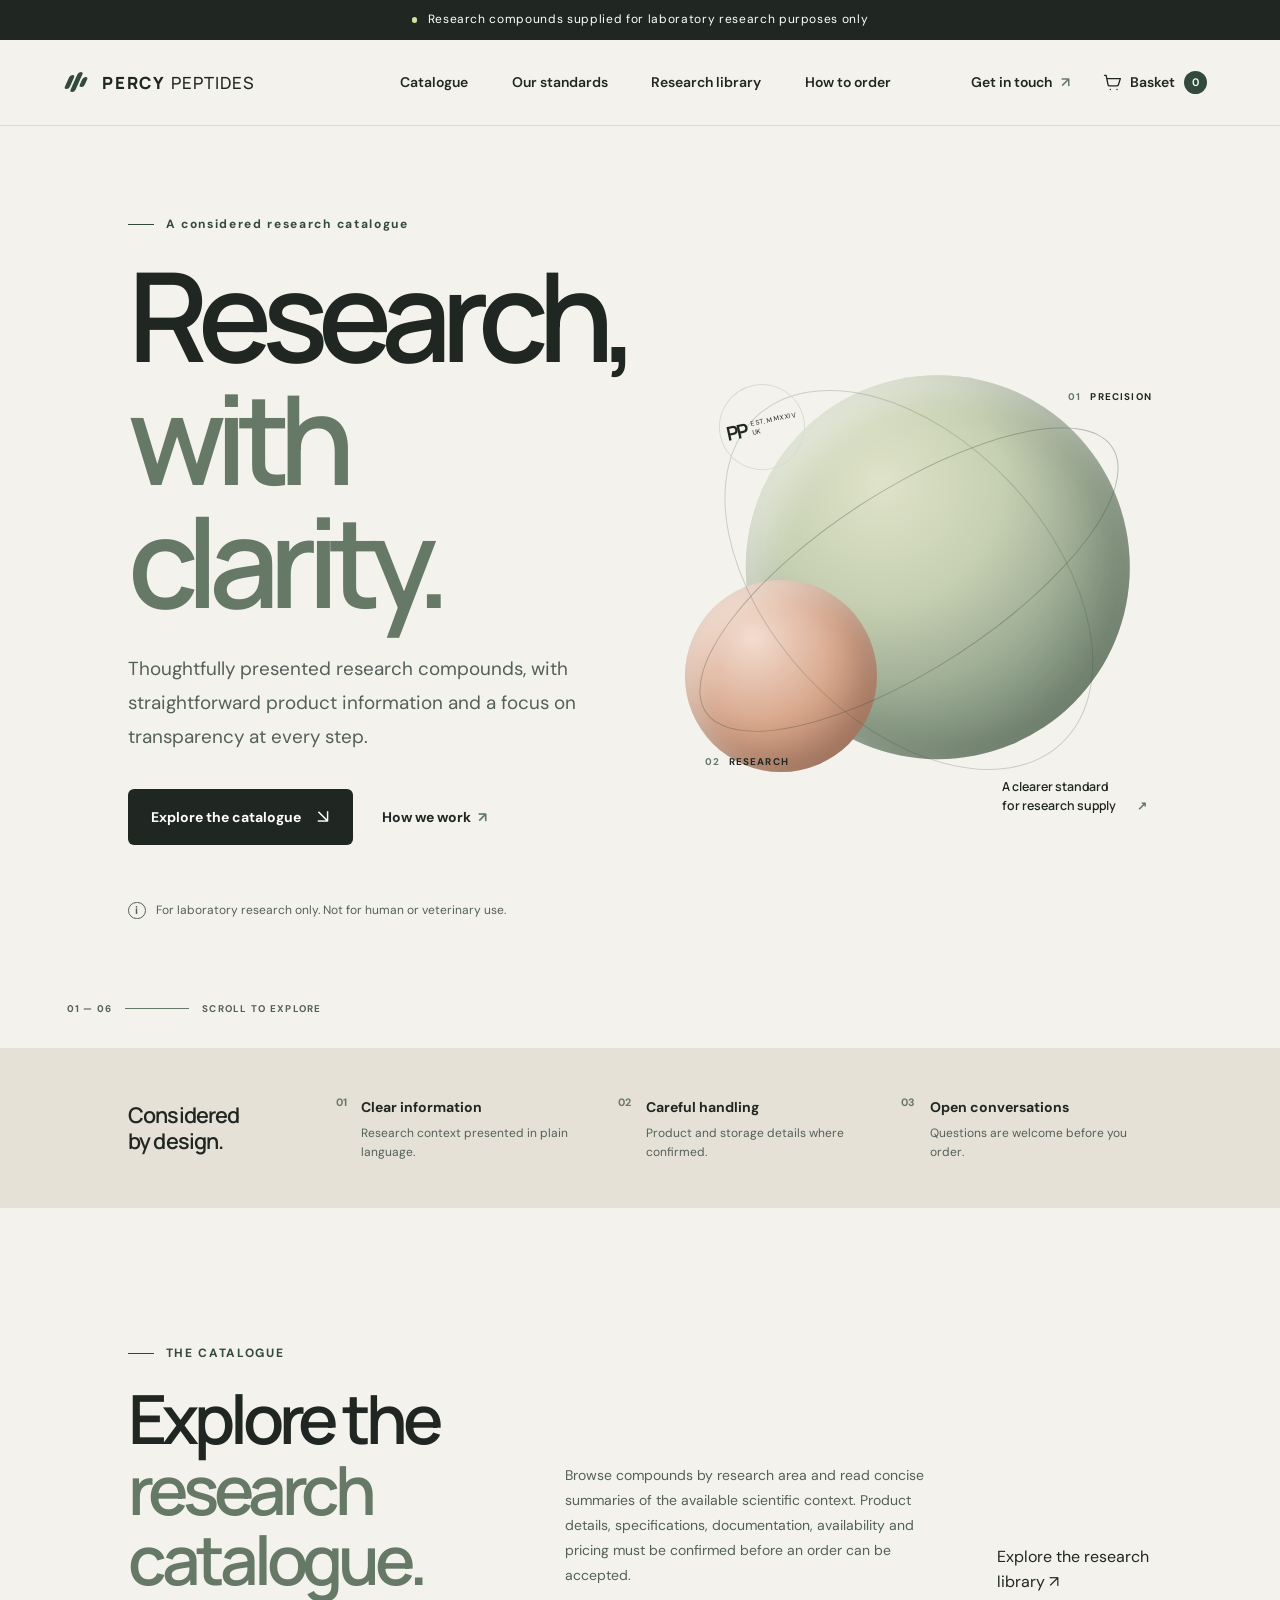
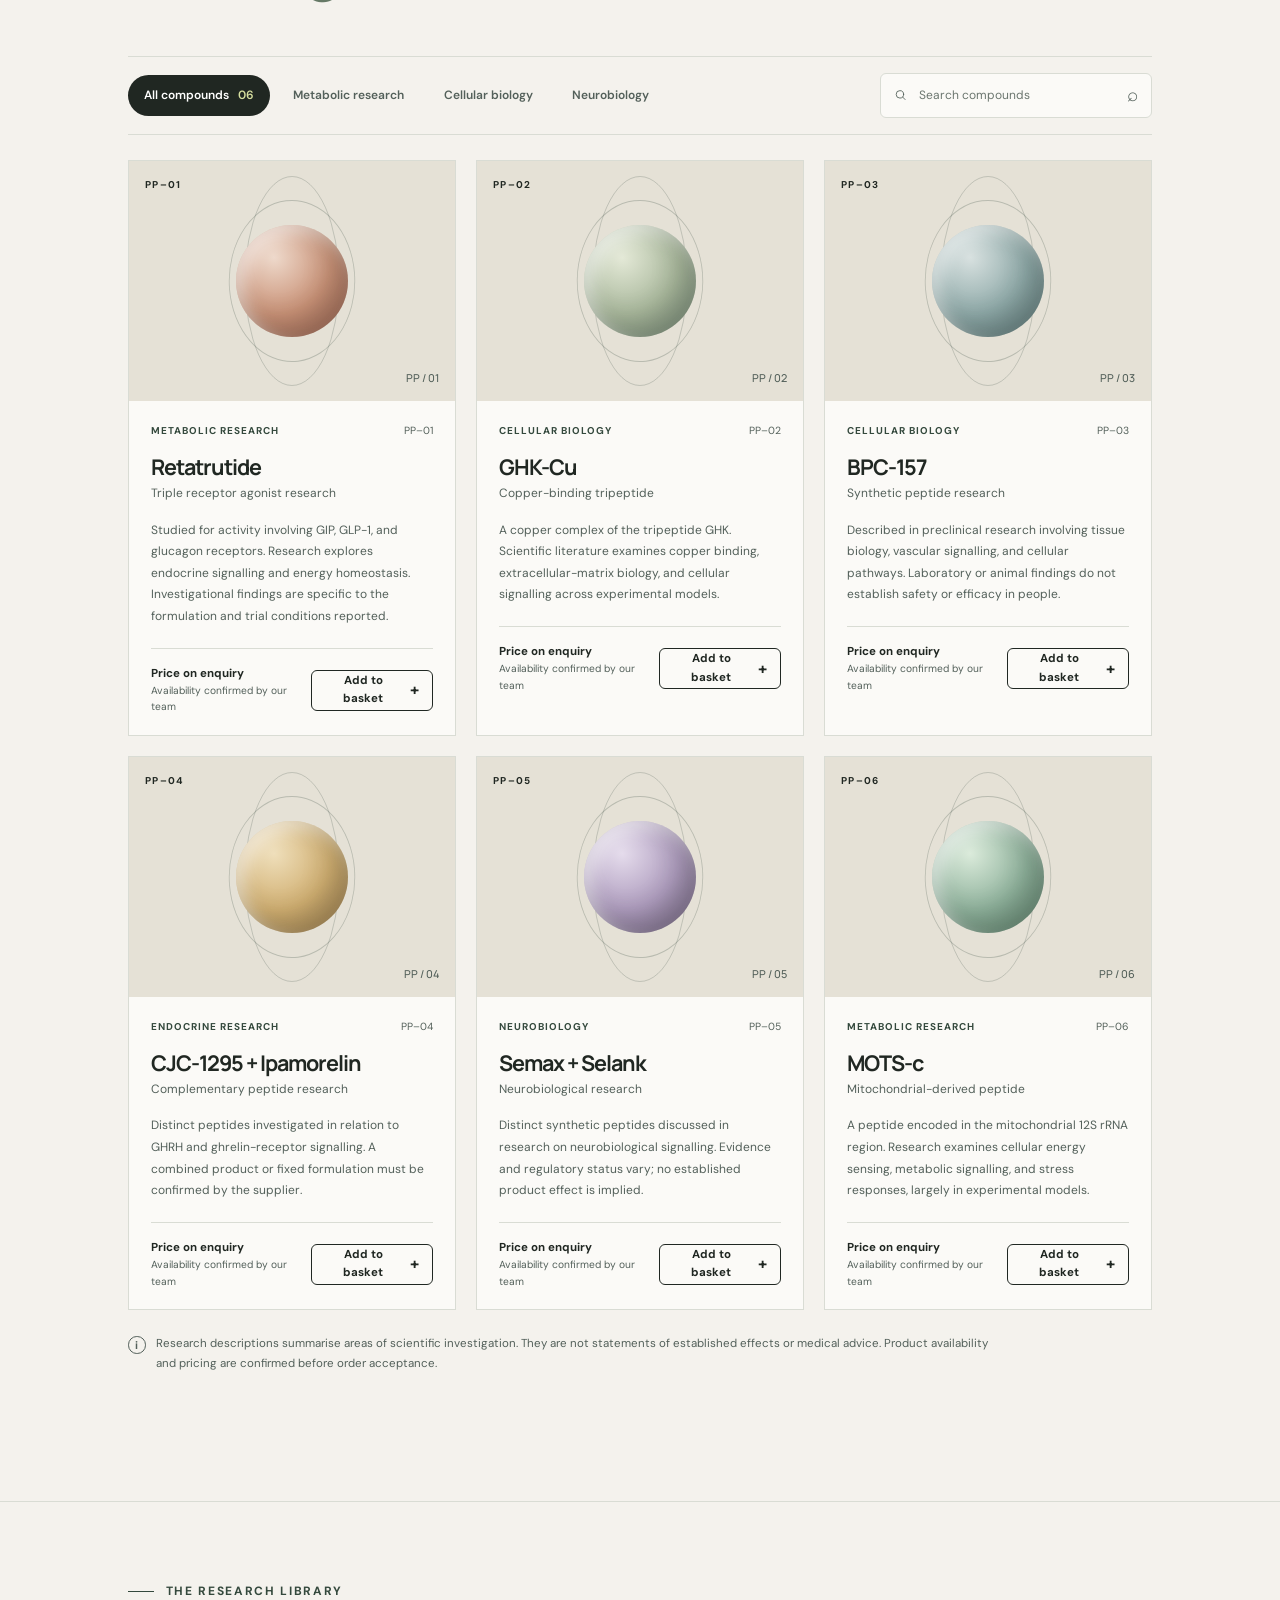
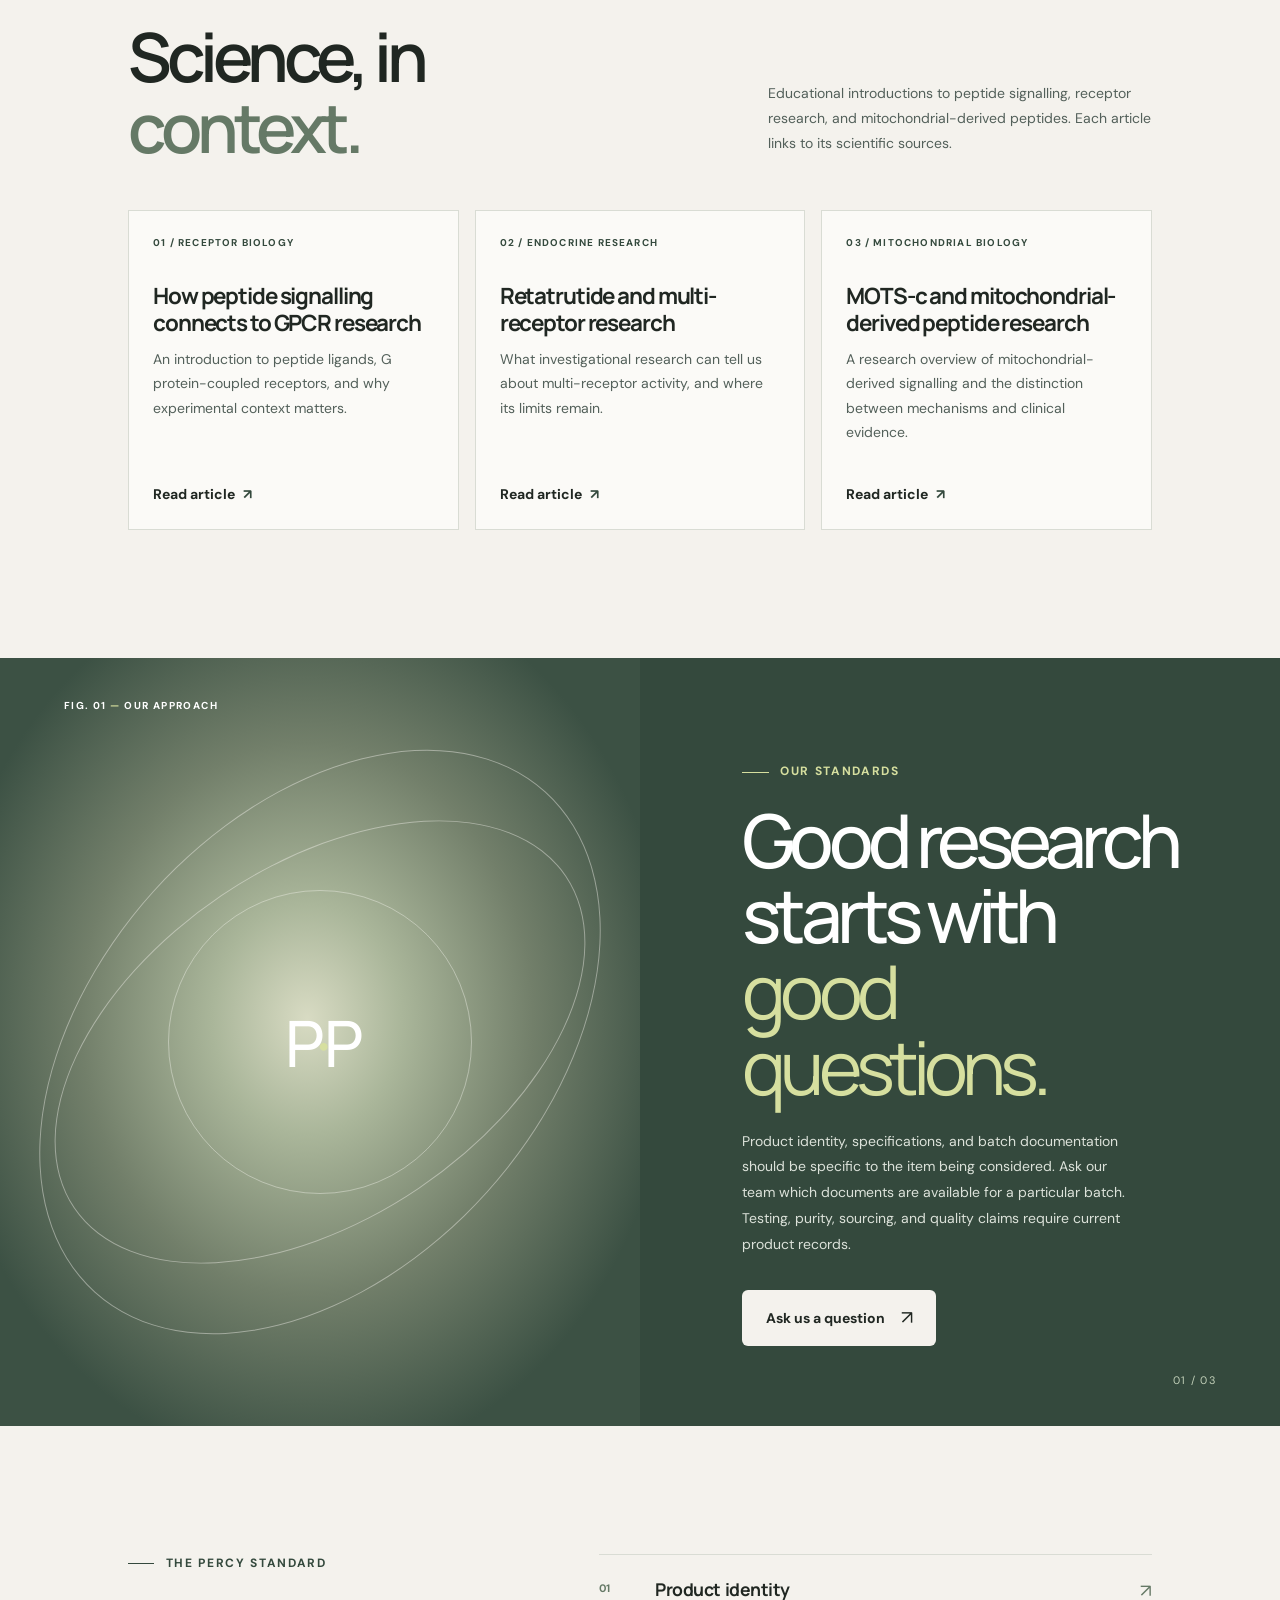
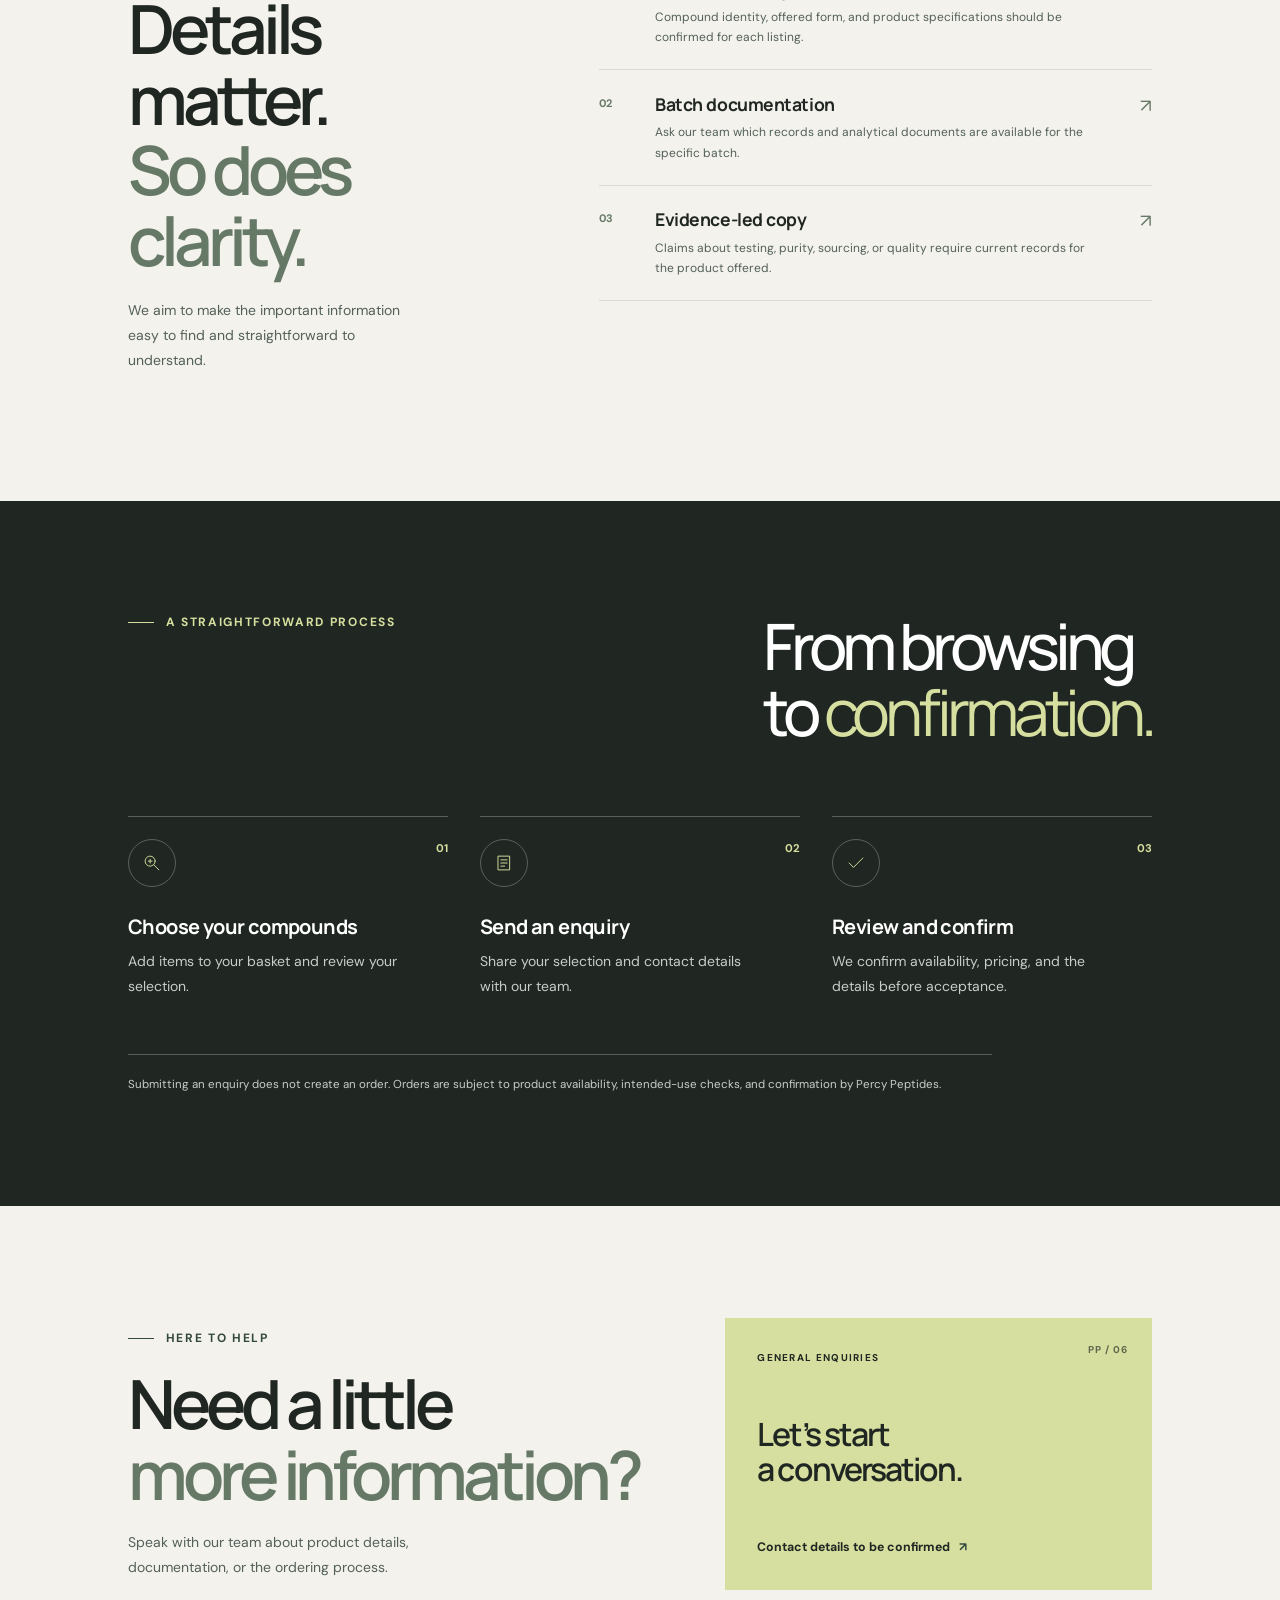
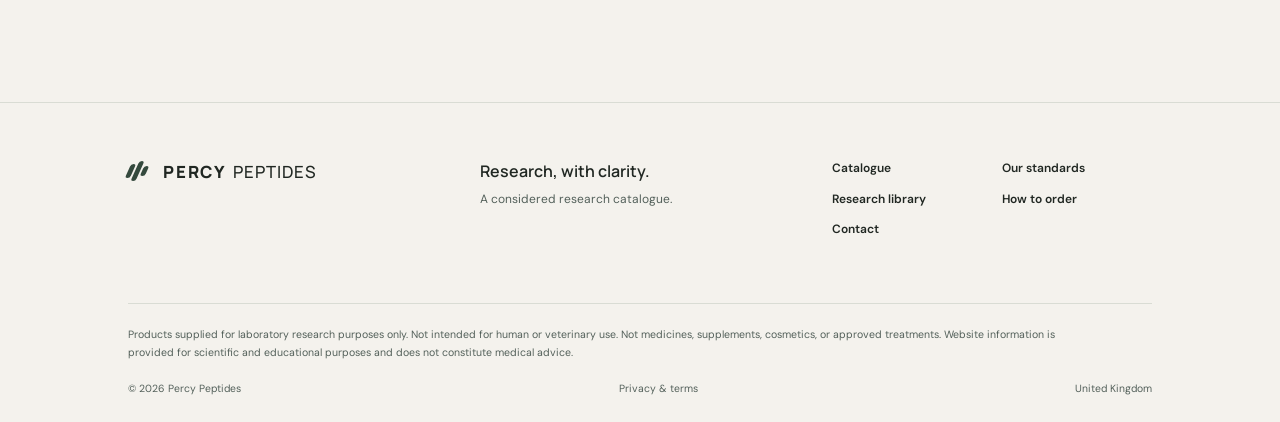
==== commit 222179b5: "Update Percy demo with local CRM, research articles and digital assets" ====
--- a/index.html
+++ b/index.html
@@ -4,8 +4,17 @@
     <meta charset="UTF-8" />
     <meta name="viewport" content="width=device-width, initial-scale=1" />
     <meta name="theme-color" content="#f4f2ed" />
-    <meta name="description" content="Percy Peptides — a considered catalogue of research compounds, with clear product information and a straightforward ordering process." />
-    <title>Percy Peptides — Research, with clarity</title>
+    <meta name="description" content="Explore the Percy Peptides research catalogue, read compound information and research articles, and enquire about verified product details." />
+    <meta property="og:title" content="Percy Peptides | Research Peptide Catalogue &amp; Information" />
+    <meta property="og:description" content="Explore the Percy Peptides research catalogue, read compound information and research articles, and enquire about verified product details." />
+    <meta property="og:site_name" content="Percy Peptides" />
+    <meta name="twitter:card" content="summary" />
+    <meta name="twitter:title" content="Percy Peptides | Research Peptide Catalogue &amp; Information" />
+    <meta name="twitter:description" content="Explore the Percy Peptides research catalogue, read compound information and research articles, and enquire about verified product details." />
+    <meta property="og:type" content="website" />
+    <title>Percy Peptides | Research Peptide Catalogue &amp; Information</title>
+    <meta name="research-article-title" content="" />
+    <meta name="research-article-description" content="" />
     <link rel="preconnect" href="https://fonts.googleapis.com" />
     <link rel="preconnect" href="https://fonts.gstatic.com" crossorigin />
     <link href="https://fonts.googleapis.com/css2?family=DM+Sans:wght@400;500;600;700&family=Manrope:wght@400;500;600;700;800&display=swap" rel="stylesheet" />
@@ -18,13 +27,13 @@
     <header class="site-header">
       <a class="wordmark" href="#top" aria-label="Percy Peptides home"><span class="wordmark__symbol" aria-hidden="true"><i></i><i></i><i></i></span><span>PERCY<span class="wordmark__light">PEPTIDES</span></span></a>
       <nav class="main-nav" aria-label="Main navigation">
-        <a href="#catalogue">Catalogue</a><a href="#standards">Our standards</a><a href="#process">How to order</a>
+        <a href="#catalogue">Catalogue</a><a href="#standards">Our standards</a><a href="#research-library">Research library</a><a href="#process">How to order</a>
       </nav>
       <div class="header-actions"><a class="header-contact" href="#contact">Get in touch <span aria-hidden="true">↗</span></a><button class="cart-trigger" type="button" aria-label="Open shopping basket" aria-controls="cart-panel" aria-expanded="false"><svg viewBox="0 0 24 24" aria-hidden="true"><path d="M3 4h2l2.2 11.1a2 2 0 0 0 2 1.6h8.6a2 2 0 0 0 1.9-1.4L22 8H6M10 21h.01M18 21h.01"/></svg><span>Basket</span><span class="cart-count" aria-live="polite">0</span></button>
         <button class="menu-toggle" type="button" aria-label="Open navigation" aria-expanded="false" aria-controls="mobile-nav"><span></span><span></span></button>
       </div>
     </header>
-    <nav class="mobile-nav" id="mobile-nav" aria-label="Mobile navigation" hidden><a href="#catalogue">Catalogue</a><a href="#standards">Our standards</a><a href="#process">How to order</a><a href="#contact">Get in touch</a></nav>
+    <nav class="mobile-nav" id="mobile-nav" aria-label="Mobile navigation" hidden><a href="#catalogue">Catalogue</a><a href="#standards">Our standards</a><a href="#research-library">Research library</a><a href="#process">How to order</a><a href="#contact">Get in touch</a></nav>
 
     <main id="main">
       <section class="hero" id="top">
@@ -38,23 +47,33 @@
       <section class="trust-strip" aria-label="Our approach"><div class="trust-strip__intro">Considered<br/>by design.</div><div class="trust-item"><span class="trust-item__number">01</span><div><strong>Clear information</strong><p>Research context presented in plain language.</p></div></div><div class="trust-item"><span class="trust-item__number">02</span><div><strong>Careful handling</strong><p>Product and storage details where confirmed.</p></div></div><div class="trust-item"><span class="trust-item__number">03</span><div><strong>Open conversations</strong><p>Questions are welcome before you order.</p></div></div></section>
 
       <section class="catalogue section-wrap" id="catalogue">
-        <div class="section-heading"><div><p class="eyebrow"><span class="eyebrow__line"></span> THE CATALOGUE</p><h2>Explore our<br/><span>research range.</span></h2></div><p class="section-heading__copy">Browse compounds by research area. Each listing is presented for research context only. Please review the product information and intended use before placing an enquiry.</p></div>
+        <div class="section-heading"><div><p class="eyebrow"><span class="eyebrow__line"></span> THE CATALOGUE</p><h2>Explore the<br/><span>research catalogue.</span></h2></div><p class="section-heading__copy">Browse compounds by research area and read concise summaries of the available scientific context. Product details, specifications, documentation, availability and pricing must be confirmed before an order can be accepted.</p><a class="catalogue-library-link" href="#research-library">Explore the research library <span aria-hidden="true">↗</span></a></div>
         <div class="catalogue-tools"><div class="filter-list" role="group" aria-label="Filter products by category"><button type="button" class="filter-chip is-selected" data-filter="all" aria-pressed="true">All compounds <span>06</span></button><button type="button" class="filter-chip" data-filter="metabolic" aria-pressed="false">Metabolic research</button><button type="button" class="filter-chip" data-filter="cellular" aria-pressed="false">Cellular biology</button><button type="button" class="filter-chip" data-filter="neuro" aria-pressed="false">Neurobiology</button></div><label class="search-box"><svg viewBox="0 0 24 24" aria-hidden="true"><circle cx="10.8" cy="10.8" r="6.8"/><path d="m16 16 4.3 4.3"/></svg><input type="search" id="product-search" placeholder="Search compounds" aria-label="Search compounds"/><span class="search-shortcut" aria-hidden="true">⌕</span></label></div>
         <div class="product-grid" id="product-grid" aria-live="polite"></div>
         <p class="catalogue-note"><span class="note-icon" aria-hidden="true">i</span> Research descriptions summarise areas of scientific investigation. They are not statements of established effects or medical advice. Product availability and pricing are confirmed before order acceptance.</p>
       </section>
 
-      <section class="editorial-band" id="standards"><div class="editorial-band__image" role="img" aria-label="Layered abstract forms inspired by scientific research"><span class="image-index">FIG. 01 <i>—</i> OUR APPROACH</span><div class="image-orbit"></div><div class="image-center">P<span>·</span>P</div></div><div class="editorial-band__copy"><p class="eyebrow eyebrow--light"><span class="eyebrow__line"></span> OUR STANDARDS</p><h2>Good research<br/>starts with<br/><em>good questions.</em></h2><p>Choosing a research compound should begin with clear information. We are building Percy around transparent product details, careful presentation, and direct conversations when something needs clarification.</p><a class="button button--light" href="#contact">Ask us a question <span aria-hidden="true">↗</span></a><div class="editorial-band__index">01 / 03</div></div></section>
+      <section class="research-library section-wrap" id="research-library">
+        <div class="section-heading"><div><p class="eyebrow"><span class="eyebrow__line"></span> THE RESEARCH LIBRARY</p><h2>Science, in<br/><span>context.</span></h2></div><p class="section-heading__copy">Educational introductions to peptide signalling, receptor research, and mitochondrial-derived peptides. Each article links to its scientific sources.</p></div>
+        <div class="article-grid">
+          <article class="article-card"><span class="article-card__number">01 / RECEPTOR BIOLOGY</span><h3>How peptide signalling connects to GPCR research</h3><p>An introduction to peptide ligands, G protein-coupled receptors, and why experimental context matters.</p><a class="article-link" href="research/peptide-signalling-gpcrs/index.html">Read article <span aria-hidden="true">↗</span></a></article>
+          <article class="article-card"><span class="article-card__number">02 / ENDOCRINE RESEARCH</span><h3>Retatrutide and multi-receptor research</h3><p>What investigational research can tell us about multi-receptor activity, and where its limits remain.</p><a class="article-link" href="research/retatrutide-receptor-research/index.html">Read article <span aria-hidden="true">↗</span></a></article>
+          <article class="article-card"><span class="article-card__number">03 / MITOCHONDRIAL BIOLOGY</span><h3>MOTS-c and mitochondrial-derived peptide research</h3><p>A research overview of mitochondrial-derived signalling and the distinction between mechanisms and clinical evidence.</p><a class="article-link" href="research/mots-c-mitochondrial-peptides/index.html">Read article <span aria-hidden="true">↗</span></a></article>
+        </div>
+      </section>
 
-      <section class="standards section-wrap"><div class="standards__intro"><p class="eyebrow"><span class="eyebrow__line"></span> THE PERCY STANDARD</p><h2>Details matter.<br/><span>So does clarity.</span></h2><p>We aim to make the important information easy to find and straightforward to understand.</p></div><div class="standard-list"><article class="standard-row"><span class="standard-row__num">01</span><div><h3>Product identity</h3><p>Compound name, format, and available specification information are presented with each listing.</p></div><span class="standard-row__mark" aria-hidden="true">↗</span></article><article class="standard-row"><span class="standard-row__num">02</span><div><h3>Documentation</h3><p>Ask our team about documentation associated with a specific batch before placing an order.</p></div><span class="standard-row__mark" aria-hidden="true">↗</span></article><article class="standard-row"><span class="standard-row__num">03</span><div><h3>Careful communication</h3><p>We keep product information focused on research context and clearly stated limitations.</p></div><span class="standard-row__mark" aria-hidden="true">↗</span></article></div></section>
+      <section class="editorial-band" id="standards"><div class="editorial-band__image" role="img" aria-label="Layered abstract forms inspired by scientific research"><span class="image-index">FIG. 01 <i>—</i> OUR APPROACH</span><div class="image-orbit"></div><div class="image-center">P<span>·</span>P</div></div><div class="editorial-band__copy"><p class="eyebrow eyebrow--light"><span class="eyebrow__line"></span> OUR STANDARDS</p><h2>Good research<br/>starts with<br/><em>good questions.</em></h2><p>Product identity, specifications, and batch documentation should be specific to the item being considered. Ask our team which documents are available for a particular batch. Testing, purity, sourcing, and quality claims require current product records.</p><a class="button button--light" href="#contact">Ask us a question <span aria-hidden="true">↗</span></a><div class="editorial-band__index">01 / 03</div></div></section>
+
+      <section class="standards section-wrap"><div class="standards__intro"><p class="eyebrow"><span class="eyebrow__line"></span> THE PERCY STANDARD</p><h2>Details matter.<br/><span>So does clarity.</span></h2><p>We aim to make the important information easy to find and straightforward to understand.</p></div><div class="standard-list"><article class="standard-row"><span class="standard-row__num">01</span><div><h3>Product identity</h3><p>Compound identity, offered form, and product specifications should be confirmed for each listing.</p></div><span class="standard-row__mark" aria-hidden="true">↗</span></article><article class="standard-row"><span class="standard-row__num">02</span><div><h3>Batch documentation</h3><p>Ask our team which records and analytical documents are available for the specific batch.</p></div><span class="standard-row__mark" aria-hidden="true">↗</span></article><article class="standard-row"><span class="standard-row__num">03</span><div><h3>Evidence-led copy</h3><p>Claims about testing, purity, sourcing, or quality require current records for the product offered.</p></div><span class="standard-row__mark" aria-hidden="true">↗</span></article></div></section>
 
       <section class="process-section" id="process"><div class="section-wrap"><div class="process-heading"><p class="eyebrow eyebrow--light"><span class="eyebrow__line"></span> A STRAIGHTFORWARD PROCESS</p><h2>From browsing<br/>to <em>confirmation.</em></h2></div><div class="process-steps"><article><span class="process-num">01</span><div class="process-icon" aria-hidden="true"><svg viewBox="0 0 32 32"><circle cx="13" cy="13" r="8"/><path d="m19 19 8 8M10 13h6M13 10v6"/></svg></div><h3>Choose your compounds</h3><p>Add items to your basket and review your selection.</p></article><article><span class="process-num">02</span><div class="process-icon" aria-hidden="true"><svg viewBox="0 0 32 32"><path d="M7 5h18v22H7zM11 11h10M11 16h10M11 21h6"/></svg></div><h3>Send an enquiry</h3><p>Share your selection and contact details with our team.</p></article><article><span class="process-num">03</span><div class="process-icon" aria-hidden="true"><svg viewBox="0 0 32 32"><path d="m5 16 7 7L27 8"/></svg></div><h3>Review and confirm</h3><p>We confirm availability, pricing, and the details before acceptance.</p></article></div><p class="process-disclaimer">Submitting an enquiry does not create an order. Orders are subject to product availability, intended-use checks, and confirmation by Percy Peptides.</p></div></section>
 
       <section class="contact-section section-wrap" id="contact"><div><p class="eyebrow"><span class="eyebrow__line"></span> HERE TO HELP</p><h2>Need a little<br/><span>more information?</span></h2><p>Speak with our team about product details, documentation, or the ordering process.</p></div><div class="contact-card"><span class="contact-card__label">GENERAL ENQUIRIES</span><strong>Let’s start<br/>a conversation.</strong><span class="contact-card__link">Contact details to be confirmed <b aria-hidden="true">↗</b></span><span class="contact-card__index">PP / 06</span></div></section>
     </main>
-    <footer class="site-footer"><div class="footer-main"><a class="wordmark wordmark--footer" href="#top"><span class="wordmark__symbol" aria-hidden="true"><i></i><i></i><i></i></span><span>PERCY<span class="wordmark__light">PEPTIDES</span></span></a><p>Research, with clarity.<br/><span>A considered research catalogue.</span></p><div class="footer-links"><a href="#catalogue">Catalogue</a><a href="#standards">Our standards</a><a href="#process">How to order</a><a href="#contact">Contact</a></div></div><div class="footer-legal"><p>Products supplied for laboratory research purposes only. Not intended for human or veterinary use. Not medicines, supplements, cosmetics, or approved treatments. Website information is provided for scientific and educational purposes and does not constitute medical advice.</p><div><span>© 2026 Percy Peptides</span><a href="#legal">Privacy &amp; terms</a><span>United Kingdom</span></div></div></footer>
+    <footer class="site-footer"><div class="footer-main"><a class="wordmark wordmark--footer" href="#top"><span class="wordmark__symbol" aria-hidden="true"><i></i><i></i><i></i></span><span>PERCY<span class="wordmark__light">PEPTIDES</span></span></a><p>Research, with clarity.<br/><span>A considered research catalogue.</span></p><div class="footer-links"><a href="#catalogue">Catalogue</a><a href="#standards">Our standards</a><a href="#research-library">Research library</a><a href="#process">How to order</a><a href="#contact">Contact</a></div></div><div class="footer-legal"><p>Products supplied for laboratory research purposes only. Not intended for human or veterinary use. Not medicines, supplements, cosmetics, or approved treatments. Website information is provided for scientific and educational purposes and does not constitute medical advice.</p><div><span>© 2026 Percy Peptides</span><a href="#legal">Privacy &amp; terms</a><span>United Kingdom</span></div></div></footer>
 
-    <div class="cart-backdrop" hidden></div><aside class="cart-panel" id="cart-panel" aria-labelledby="cart-title" aria-modal="true" role="dialog" hidden><div class="cart-header"><div><p class="eyebrow">YOUR SELECTION</p><h2 id="cart-title">Basket <span class="cart-count">0</span></h2></div><button class="cart-close icon-button" type="button" aria-label="Close basket"><svg viewBox="0 0 24 24" aria-hidden="true"><path d="m6 6 12 12M18 6 6 18"/></svg></button></div><div class="cart-items"></div><div class="cart-empty"><div class="empty-mark" aria-hidden="true">PP</div><h3>Your basket is empty.</h3><p>Browse the catalogue and add compounds to your selection.</p><button class="button button--dark cart-browse" type="button">Explore the catalogue <span aria-hidden="true">↘</span></button></div><div class="cart-footer" hidden><div class="cart-total"><span>Pricing</span><strong>Confirmed after enquiry</strong></div><p>Availability and pricing are confirmed by our team. Sending an enquiry does not place an order.</p><button class="button button--dark checkout-button" type="button">Review enquiry details <span aria-hidden="true">↗</span></button></div></aside>
+    <div class="cart-backdrop" hidden></div><aside class="cart-panel" id="cart-panel" aria-labelledby="cart-title" aria-modal="true" role="dialog" hidden><div class="cart-header"><div><p class="eyebrow">YOUR SELECTION</p><h2 id="cart-title">Basket <span class="cart-count">0</span></h2></div><button class="cart-close icon-button" type="button" aria-label="Close basket"><svg viewBox="0 0 24 24" aria-hidden="true"><path d="m6 6 12 12M18 6 6 18"/></svg></button></div><div class="cart-items"></div><div class="cart-empty"><div class="empty-mark" aria-hidden="true">PP</div><h3>Your basket is empty.</h3><p>Browse the catalogue and add compounds to your selection.</p><button class="button button--dark cart-browse" type="button">Explore the catalogue <span aria-hidden="true">↘</span></button></div><div class="cart-footer" hidden><div class="cart-total"><span>Pricing</span><strong>Confirmed after enquiry</strong></div><p>Availability and pricing are confirmed by our team. Sending an enquiry does not place an order.</p><button class="button button--dark checkout-button" type="button">Continue with enquiry <span aria-hidden="true">↗</span></button></div></aside>
+    <section class="enquiry-dialog" id="enquiry-dialog" role="dialog" aria-modal="true" aria-labelledby="enquiry-title" hidden><div class="enquiry-card"><div class="enquiry-heading"><div><p class="eyebrow">PRODUCT ENQUIRY</p><h2 id="enquiry-title">Your details</h2></div><button class="enquiry-close icon-button" type="button" aria-label="Close enquiry form"><svg viewBox="0 0 24 24" aria-hidden="true"><path d="m6 6 12 12M18 6 6 18"/></svg></button></div><pre class="enquiry-summary"></pre><form><label>Full name<input name="name" autocomplete="name" required /></label><label>Email address<input type="email" name="email" autocomplete="email" required /></label><label>Organisation <span>Optional</span><input name="organisation" autocomplete="organization" /></label><label>Phone <span>Optional</span><input type="tel" name="phone" autocomplete="tel" /></label><label>Message <span>Optional</span><textarea name="message" rows="3" placeholder="What would you like to know?"></textarea></label><p class="enquiry-privacy">This prototype saves enquiries only in this browser. It does not send your details to Percy Peptides.</p><button class="button button--dark" type="submit">Save enquiry <span aria-hidden="true">↗</span></button></form></div></section>
     <div class="toast" role="status" aria-live="polite"></div>
   </body>
 </html>
--- a/styles.css
+++ b/styles.css
@@ -5,6 +5,7 @@
 .hero{min-height:clamp(40rem,60vw,54rem);padding:clamp(4rem,7vw,7rem) clamp(1.25rem,10vw,10rem) 6.5rem;display:grid;grid-template-columns:1.05fr .95fr;align-items:center;position:relative;overflow:hidden}.hero__content{position:relative;z-index:2;padding-bottom:1.5rem}.eyebrow{margin:0 0 1.25rem;display:flex;align-items:center;gap:.7rem;color:var(--color-moss-dark);font-size:var(--text-xs);font-weight:700;letter-spacing:.14em}.eyebrow__line{display:block;width:1.65rem;height:1px;background:currentColor}.hero h1{margin:0;font:600 var(--text-hero)/.99 var(--font-display);letter-spacing:-.085em}.hero h1 span{color:var(--color-moss)}.hero__lede{max-width:29rem;margin:1.8rem 0 0;color:var(--color-ink-soft);font-size:clamp(1rem,1.5vw,1.18rem);line-height:1.8}.hero__actions{display:flex;align-items:center;gap:1.8rem;margin-top:2.2rem}.button{min-height:3.5rem;padding:0 1.4rem;display:inline-flex;align-items:center;justify-content:center;gap:1rem;border:1px solid transparent;border-radius:var(--radius-sm);font-size:var(--text-sm);font-weight:700;cursor:pointer;transition:background var(--motion-base),color var(--motion-base),border-color var(--motion-base),transform var(--motion-base)}.button span{font-size:1.2rem;font-weight:400;transition:transform var(--motion-base)}.button:hover span{transform:translate(2px,-2px)}.button--dark{color:var(--color-white);background:var(--color-ink)}.button--dark:hover{background:var(--color-moss-dark)}.button--light{background:var(--color-paper);color:var(--color-ink)}.button--light:hover{background:var(--color-lime)}.button:active{transform:scale(.98)}.button:focus-visible,.cart-trigger:focus-visible,.icon-button:focus-visible,.filter-chip:focus-visible,.text-link:focus-visible,.header-contact:focus-visible,a:focus-visible,.menu-toggle:focus-visible{outline:3px solid var(--color-terracotta);outline-offset:4px}.text-link{font-size:var(--text-sm);font-weight:700}.text-link span{padding-left:.3rem;color:var(--color-moss)}.hero__footnote{display:flex;align-items:center;gap:.65rem;margin-top:3.5rem;color:var(--color-ink-soft);font-size:var(--text-xs)}.footnote-mark,.note-icon{width:1.1rem;height:1.1rem;display:inline-flex;align-items:center;justify-content:center;border:1px solid currentColor;border-radius:50%;font-size:.68rem;font-weight:700}.hero__visual{height:35rem;position:relative;display:flex;align-items:center;justify-content:center}.orb{position:absolute;aspect-ratio:1;border-radius:50%}.orb--back{width:min(30vw,26rem);background:radial-gradient(circle at 35% 28%,#dfe3c9 0,#c7d0b2 32%,#91a28c 64%,#657966 100%);box-shadow:inset -1.5rem -1rem 3.5rem rgb(32 39 34 / 22%),inset 1rem 1rem 2rem rgb(255 255 255 / 55%);transform:translate(1.8rem,-.8rem)}.orb--front{width:min(15vw,13.6rem);background:radial-gradient(circle at 35% 30%,#f3ddd0 0,#d9a98e 46%,#aa6b51 100%);box-shadow:inset -1rem -1rem 2.3rem rgb(32 39 34 / 20%),inset .7rem .7rem 1.5rem rgb(255 255 255 / 45%);transform:translate(-8rem,6rem)}.orbit{position:absolute;border:1px solid rgb(52 73 61 / 33%);border-radius:50%;width:min(38vw,34rem);height:min(14vw,12rem);transform:rotate(-33deg)}.orbit--two{width:min(35vw,30rem);height:min(22vw,19rem);transform:rotate(47deg);border-color:rgb(52 73 61 / 22%)}.orb-label{position:absolute;font-size:.61rem;font-weight:700;letter-spacing:.12em}.orb-label span{margin-right:.35rem;color:var(--color-moss)}.orb-label--one{top:16%;right:0}.orb-label--two{bottom:16%;left:8%}.hero-stamp{width:5.4rem;height:5.4rem;position:absolute;top:15%;left:11%;border:1px solid var(--color-line);border-radius:50%;display:flex;align-items:center;justify-content:center;gap:.35rem;transform:rotate(-12deg)}.hero-stamp>span{font:700 1.2rem var(--font-display);letter-spacing:-.1em}.hero-stamp small{font-size:.42rem;line-height:1.3;letter-spacing:.08em}.visual-caption{position:absolute;right:1%;bottom:8%;font:600 .77rem/1.55 var(--font-display)}.visual-caption span{margin-left:1.2rem;color:var(--color-moss)}.hero__rail{position:absolute;bottom:2rem;left:clamp(1.25rem,5.2vw,5.5rem);display:flex;align-items:center;gap:.8rem;color:var(--color-ink-soft);font-size:.61rem;font-weight:700;letter-spacing:.13em}.rail-line{width:4rem;height:1px;background:var(--color-moss)}
 .trust-strip{min-height:10rem;padding:2rem clamp(1.25rem,10vw,10rem);display:grid;grid-template-columns:.7fr 1fr 1fr 1fr;align-items:center;gap:2rem;background:var(--color-sand)}.trust-strip__intro{font:600 1.35rem/1.2 var(--font-display);letter-spacing:-.04em}.trust-item{display:flex;align-items:flex-start;gap:.9rem}.trust-item__number{font-size:.67rem;font-weight:700;color:var(--color-moss)}.trust-item strong{font-size:var(--text-sm)}.trust-item p{margin:.25rem 0 0;color:var(--color-ink-soft);font-size:var(--text-xs);line-height:1.6}
 .section-wrap{padding-left:clamp(1.25rem,10vw,10rem);padding-right:clamp(1.25rem,10vw,10rem)}.catalogue{padding-top:8.5rem;padding-bottom:8rem}.section-heading{display:flex;align-items:flex-end;justify-content:space-between;gap:3rem}.section-heading h2,.standards h2,.contact-section h2{margin:0;font:600 var(--text-3xl)/1.04 var(--font-display);letter-spacing:-.075em}.section-heading h2 span,.standards h2 span,.contact-section h2 span{color:var(--color-moss)}.section-heading__copy{max-width:24rem;margin:0 0 .4rem;color:var(--color-ink-soft);font-size:var(--text-sm);line-height:1.8}.catalogue-tools{margin-top:3.8rem;padding:1rem 0;display:flex;align-items:center;justify-content:space-between;gap:2rem;border-top:1px solid var(--color-line);border-bottom:1px solid var(--color-line)}.filter-list{display:flex;flex-wrap:wrap;gap:.45rem}.filter-chip{min-height:2.55rem;padding:0 .95rem;border:1px solid transparent;border-radius:var(--radius-pill);background:transparent;color:var(--color-ink-soft);font-size:var(--text-xs);font-weight:600;cursor:pointer;transition:background var(--motion-fast),color var(--motion-fast),border-color var(--motion-fast)}.filter-chip:hover{border-color:var(--color-line);color:var(--color-ink)}.filter-chip.is-selected{background:var(--color-ink);color:var(--color-white)}.filter-chip:disabled{opacity:.55;cursor:not-allowed}.filter-chip span{margin-left:.35rem;color:var(--color-lime)}.search-box{width:min(17rem,100%);height:2.8rem;padding:0 .8rem;display:flex;align-items:center;gap:.6rem;border:1px solid var(--color-line);border-radius:var(--radius-sm);background:var(--color-surface);color:var(--color-ink-soft)}.search-box:focus-within{outline:3px solid rgb(182 111 82 / 28%);border-color:var(--color-terracotta)}.search-box svg{width:1rem;height:1rem}.search-box input{width:100%;min-width:0;border:0;outline:0;background:transparent;color:var(--color-ink);font-size:var(--text-xs)}.search-box input::placeholder{color:#6b766f}.search-shortcut{font-size:1.2rem}.product-grid{display:grid;grid-template-columns:repeat(3,minmax(0,1fr));gap:1.25rem;margin-top:1.6rem}.product-card{min-width:0;background:var(--color-surface);border:1px solid var(--color-line);transition:transform var(--motion-base),box-shadow var(--motion-base),border-color var(--motion-base)}.product-card:hover{transform:translateY(-.25rem);border-color:#b6beb3;box-shadow:var(--shadow-card)}.product-card__visual{height:15rem;position:relative;overflow:hidden;display:flex;align-items:center;justify-content:center;background:var(--color-sand)}.product-card__visual::before,.product-card__visual::after{content:"";position:absolute;border:1px solid rgb(52 73 61 / 25%);border-radius:50%;width:13rem;height:13rem;transform:scaleX(.45) rotate(34deg)}.product-card__visual::after{width:10rem;height:10rem;transform:scaleX(.78) rotate(-27deg)}.compound-orb{width:7rem;height:7rem;border-radius:50%;position:relative;z-index:1;background:radial-gradient(circle at 34% 29%,var(--orb-hi),var(--orb-mid) 53%,var(--orb-low));box-shadow:inset -.8rem -.8rem 1.8rem rgb(32 39 34 / 21%),inset .55rem .55rem 1rem rgb(255 255 255 / 55%)}.product-card[data-tone="rose"]{--orb-hi:#eed9cb;--orb-mid:#c99176;--orb-low:#9a5d4b}.product-card[data-tone="sage"]{--orb-hi:#e4e9d7;--orb-mid:#a8b79b;--orb-low:#718573}.product-card[data-tone="blue"]{--orb-hi:#d8e1e0;--orb-mid:#8ea9a8;--orb-low:#587475}.product-card[data-tone="ochre"]{--orb-hi:#efdfbb;--orb-mid:#d0ae70;--orb-low:#9d7b49}.product-card[data-tone="lilac"]{--orb-hi:#e5dcec;--orb-mid:#ad9bbd;--orb-low:#72617f}.product-card[data-tone="mint"]{--orb-hi:#dbebdb;--orb-mid:#8eb19b;--orb-low:#597e68}.visual-code{position:absolute;left:1rem;top:1rem;z-index:2;font-size:.62rem;font-weight:700;letter-spacing:.13em}.visual-index{position:absolute;right:1rem;bottom:1rem;z-index:2;color:var(--color-ink-soft);font:500 .68rem var(--font-display)}.product-card__body{padding:1.35rem 1.35rem 1.2rem}.product-card__meta{display:flex;align-items:center;justify-content:space-between;gap:.75rem}.category-label{color:var(--color-moss-dark);font-size:.62rem;font-weight:700;letter-spacing:.105em;text-transform:uppercase}.product-code{color:var(--color-ink-soft);font-size:.65rem}.product-card h3{margin:.8rem 0 .2rem;font:700 1.35rem var(--font-display);letter-spacing:-.045em}.product-card__alias{margin:0;color:var(--color-ink-soft);font-size:var(--text-xs)}.product-card__description{min-height:5.2rem;margin:1rem 0 0;color:var(--color-ink-soft);font-size:var(--text-xs);line-height:1.8}.product-card__footer{margin-top:1.25rem;padding-top:1rem;display:flex;align-items:center;justify-content:space-between;gap:.5rem;border-top:1px solid var(--color-line)}.price-note{font-size:.72rem;font-weight:700}.price-note span{display:block;color:var(--color-ink-soft);font-size:.64rem;font-weight:400}.add-button{min-height:2.55rem;padding:0 .85rem;display:inline-flex;align-items:center;gap:.55rem;border:1px solid var(--color-ink);border-radius:var(--radius-sm);background:transparent;font-size:.72rem;font-weight:700;cursor:pointer;transition:background var(--motion-fast),color var(--motion-fast)}.add-button:hover{background:var(--color-ink);color:var(--color-white)}.add-button:active{transform:scale(.97)}.add-button:disabled{background:var(--color-line);color:var(--color-ink-soft);border-color:var(--color-line);cursor:not-allowed}.add-button:focus-visible,.remove-button:focus-visible{outline:3px solid var(--color-terracotta);outline-offset:3px}.add-button span{font-size:1rem}.empty-results{grid-column:1/-1;padding:4rem 1.5rem;text-align:center;border:1px dashed var(--color-line);color:var(--color-ink-soft)}.empty-results strong{display:block;color:var(--color-ink);font:700 1.3rem var(--font-display)}.empty-results p{margin:.4rem 0 0;font-size:var(--text-sm)}.catalogue-note{max-width:54rem;margin:1.5rem 0 0;display:flex;align-items:flex-start;gap:.65rem;color:var(--color-ink-soft);font-size:.72rem;line-height:1.7}.note-icon{flex:0 0 auto;margin-top:.15rem}
+.research-library{padding-top:5rem;padding-bottom:8rem;border-top:1px solid var(--color-line)}.article-grid{display:grid;grid-template-columns:repeat(3,minmax(0,1fr));gap:1rem;margin-top:3rem}.article-card{min-height:20rem;padding:1.5rem;display:flex;flex-direction:column;align-items:flex-start;background:var(--color-surface);border:1px solid var(--color-line);transition:transform var(--motion-base),box-shadow var(--motion-base)}.article-card:hover{transform:translateY(-.2rem);box-shadow:var(--shadow-card)}.article-card__number{color:var(--color-moss-dark);font-size:.62rem;font-weight:700;letter-spacing:.12em}.article-card h3{margin:2rem 0 .65rem;font:700 1.4rem/1.18 var(--font-display);letter-spacing:-.05em}.article-card p{margin:0;color:var(--color-ink-soft);font-size:var(--text-sm);line-height:1.75}.article-link{margin-top:auto;padding:.9rem 0 0;display:inline-flex;align-items:center;gap:.5rem;border:0;background:transparent;color:var(--color-ink);font-size:var(--text-sm);font-weight:700;cursor:pointer}.article-link span{color:var(--color-moss-dark);transition:transform var(--motion-fast)}.article-link:hover span{transform:translate(2px,-2px)}.article-link:focus-visible,.article-dialog__close:focus-visible{outline:3px solid var(--color-terracotta);outline-offset:4px}.article-backdrop{position:fixed;z-index:70;inset:0;background:rgb(22 28 24 / 54%);opacity:0;transition:opacity var(--motion-base)}.article-backdrop.is-visible{opacity:1}.article-dialog{position:fixed;z-index:71;inset:4vh max(1rem,calc((100vw - 52rem)/2));max-height:92vh;overflow:auto;padding:2rem clamp(1.3rem,5vw,4.5rem);background:var(--color-surface);box-shadow:var(--shadow-card);transform:translateY(1rem);opacity:0;transition:transform var(--motion-base),opacity var(--motion-base)}.article-dialog[hidden],.article-backdrop[hidden]{display:none}.article-dialog.is-open{transform:translateY(0);opacity:1}.article-dialog__header{display:flex;justify-content:space-between;align-items:flex-start;padding-bottom:1.2rem;border-bottom:1px solid var(--color-line)}.article-dialog__header .eyebrow{margin-bottom:.35rem}.article-dialog__category{color:var(--color-ink-soft);font-size:.65rem;font-weight:700;letter-spacing:.08em}.article-dialog__content{max-width:42rem;margin:2rem auto 1rem}.article-dialog__content h2{margin:0;font:700 clamp(2.3rem,5vw,4rem)/1.07 var(--font-display);letter-spacing:-.075em}.article-dialog__dek{margin:1rem 0 2rem;color:var(--color-moss-dark);font:500 1.15rem/1.6 var(--font-display)}.article-dialog__body p{margin:0 0 1.15rem;color:var(--color-ink-soft);font-size:var(--text-base);line-height:1.9}.article-dialog__references{margin-top:2rem;padding-top:1.5rem;border-top:1px solid var(--color-line)}.article-dialog__references h3{font:700 1rem var(--font-display)}.article-dialog__references ol{padding-left:1.2rem}.article-dialog__references li{padding:.35rem 0;color:var(--color-ink-soft);font-size:.78rem;line-height:1.7}.article-dialog__references a{text-decoration:underline;text-decoration-color:var(--color-moss);text-underline-offset:.2rem}.article-dialog__references a:focus-visible{outline:3px solid var(--color-terracotta);outline-offset:3px}.article-dialog__disclaimer{margin-top:2rem;padding:1rem;background:var(--color-paper);color:var(--color-ink-soft);font-size:.72rem;line-height:1.7}.article-open{overflow:hidden}
 .editorial-band{min-height:42rem;display:grid;grid-template-columns:1fr 1fr;background:var(--color-moss-dark);color:var(--color-white)}.editorial-band__image{min-height:42rem;position:relative;overflow:hidden;background:radial-gradient(ellipse at 48% 47%,#d8dbc3 0,#aab69a 20%,#727f6a 48%,#3c5144 78%)}.editorial-band__image::before,.editorial-band__image::after{content:"";position:absolute;width:28rem;height:42rem;left:50%;top:50%;border:1px solid rgb(244 242 237 / 44%);border-radius:50%;transform:translate(-50%,-50%) rotate(42deg)}.editorial-band__image::after{width:37rem;height:22rem;transform:translate(-50%,-50%) rotate(-34deg)}.image-orbit{position:absolute;width:19rem;height:19rem;left:50%;top:50%;border:1px solid rgb(244 242 237 / 42%);border-radius:50%;transform:translate(-50%,-50%)}.image-center{position:absolute;left:50%;top:50%;transform:translate(-50%,-50%);font:500 4rem var(--font-display);letter-spacing:-.12em}.image-center span{color:var(--color-lime)}.image-index{position:absolute;left:clamp(1.25rem,5vw,5rem);top:2.5rem;z-index:2;font-size:.63rem;font-weight:700;letter-spacing:.14em}.image-index i{color:var(--color-lime);font-style:normal}.editorial-band__copy{position:relative;padding:6.5rem clamp(2rem,8vw,8rem) 5rem;align-self:center}.eyebrow--light{color:var(--color-lime)}.editorial-band h2,.process-heading h2{margin:0;font:500 clamp(3rem,5.8vw,5.4rem)/1.02 var(--font-display);letter-spacing:-.08em}.editorial-band h2 em,.process-heading h2 em{font-weight:400;color:var(--color-lime);font-style:normal}.editorial-band__copy>p:not(.eyebrow){max-width:25rem;margin:1.5rem 0 2rem;color:#dce2da;font-size:var(--text-sm);line-height:1.85}.editorial-band__index{position:absolute;right:clamp(2rem,5vw,5rem);bottom:2.3rem;color:#c2d0b9;font-size:.68rem;letter-spacing:.12em}
 .standards{padding-top:8rem;padding-bottom:8rem;display:grid;grid-template-columns:.8fr 1.2fr;gap:8vw}.standards__intro>p:last-child{max-width:19rem;margin:1.4rem 0 0;color:var(--color-ink-soft);font-size:var(--text-sm);line-height:1.8}.standard-list{border-top:1px solid var(--color-line)}.standard-row{min-height:7rem;padding:1.35rem 0;display:grid;grid-template-columns:2.5rem 1fr 2rem;align-items:start;gap:1rem;border-bottom:1px solid var(--color-line)}.standard-row__num{padding-top:.2rem;color:var(--color-moss);font-size:.68rem;font-weight:700}.standard-row h3{margin:0;font:700 1.1rem var(--font-display);letter-spacing:-.025em}.standard-row p{max-width:32rem;margin:.4rem 0 0;color:var(--color-ink-soft);font-size:var(--text-xs);line-height:1.7}.standard-row__mark{justify-self:end;color:var(--color-moss);font-size:1.15rem}
 .process-section{padding:7rem 0;background:var(--color-ink);color:var(--color-white)}.process-heading{display:flex;align-items:flex-end;justify-content:space-between;gap:2rem}.process-heading .eyebrow{align-self:flex-start}.process-heading h2{font-size:clamp(3rem,5vw,4.7rem)}.process-steps{margin-top:4.5rem;display:grid;grid-template-columns:repeat(3,1fr);gap:2rem}.process-steps article{position:relative;padding:1.4rem 1.5rem 0 0;border-top:1px solid #56625a}.process-num{position:absolute;top:1.45rem;right:0;color:var(--color-lime);font-size:.7rem;font-weight:700}.process-icon{width:3rem;height:3rem;margin:0 0 1.6rem;display:flex;align-items:center;justify-content:center;border:1px solid #56625a;border-radius:50%;color:var(--color-lime)}.process-icon svg{width:1.25rem;height:1.25rem;fill:none;stroke:currentColor;stroke-width:1.5;stroke-linecap:round;stroke-linejoin:round}.process-steps h3{margin:0;font:700 1.25rem var(--font-display);letter-spacing:-.03em}.process-steps p{max-width:18rem;margin:.6rem 0 0;color:#c6cec8;font-size:var(--text-sm);line-height:1.75}.process-disclaimer{max-width:54rem;margin:3.5rem 0 0;padding-top:1.2rem;border-top:1px solid #56625a;color:#c6cec8;font-size:.72rem;line-height:1.7}
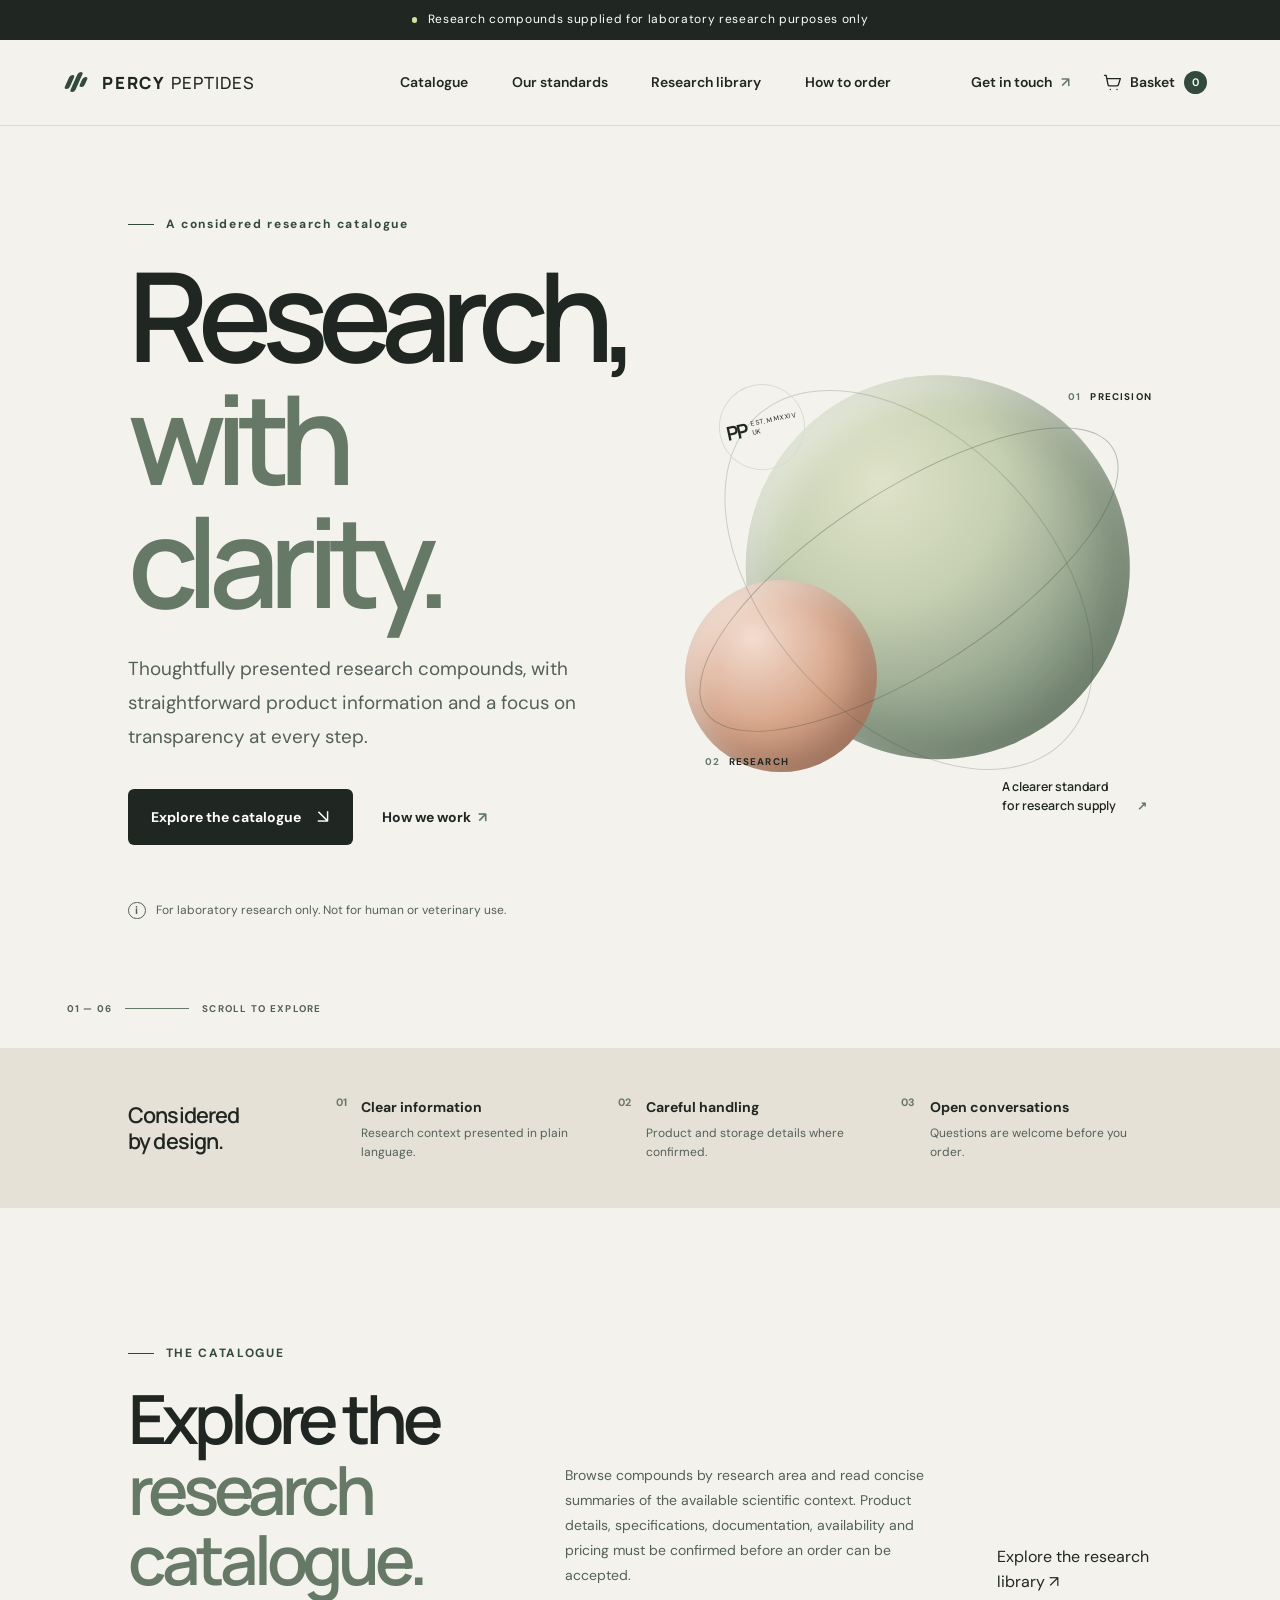
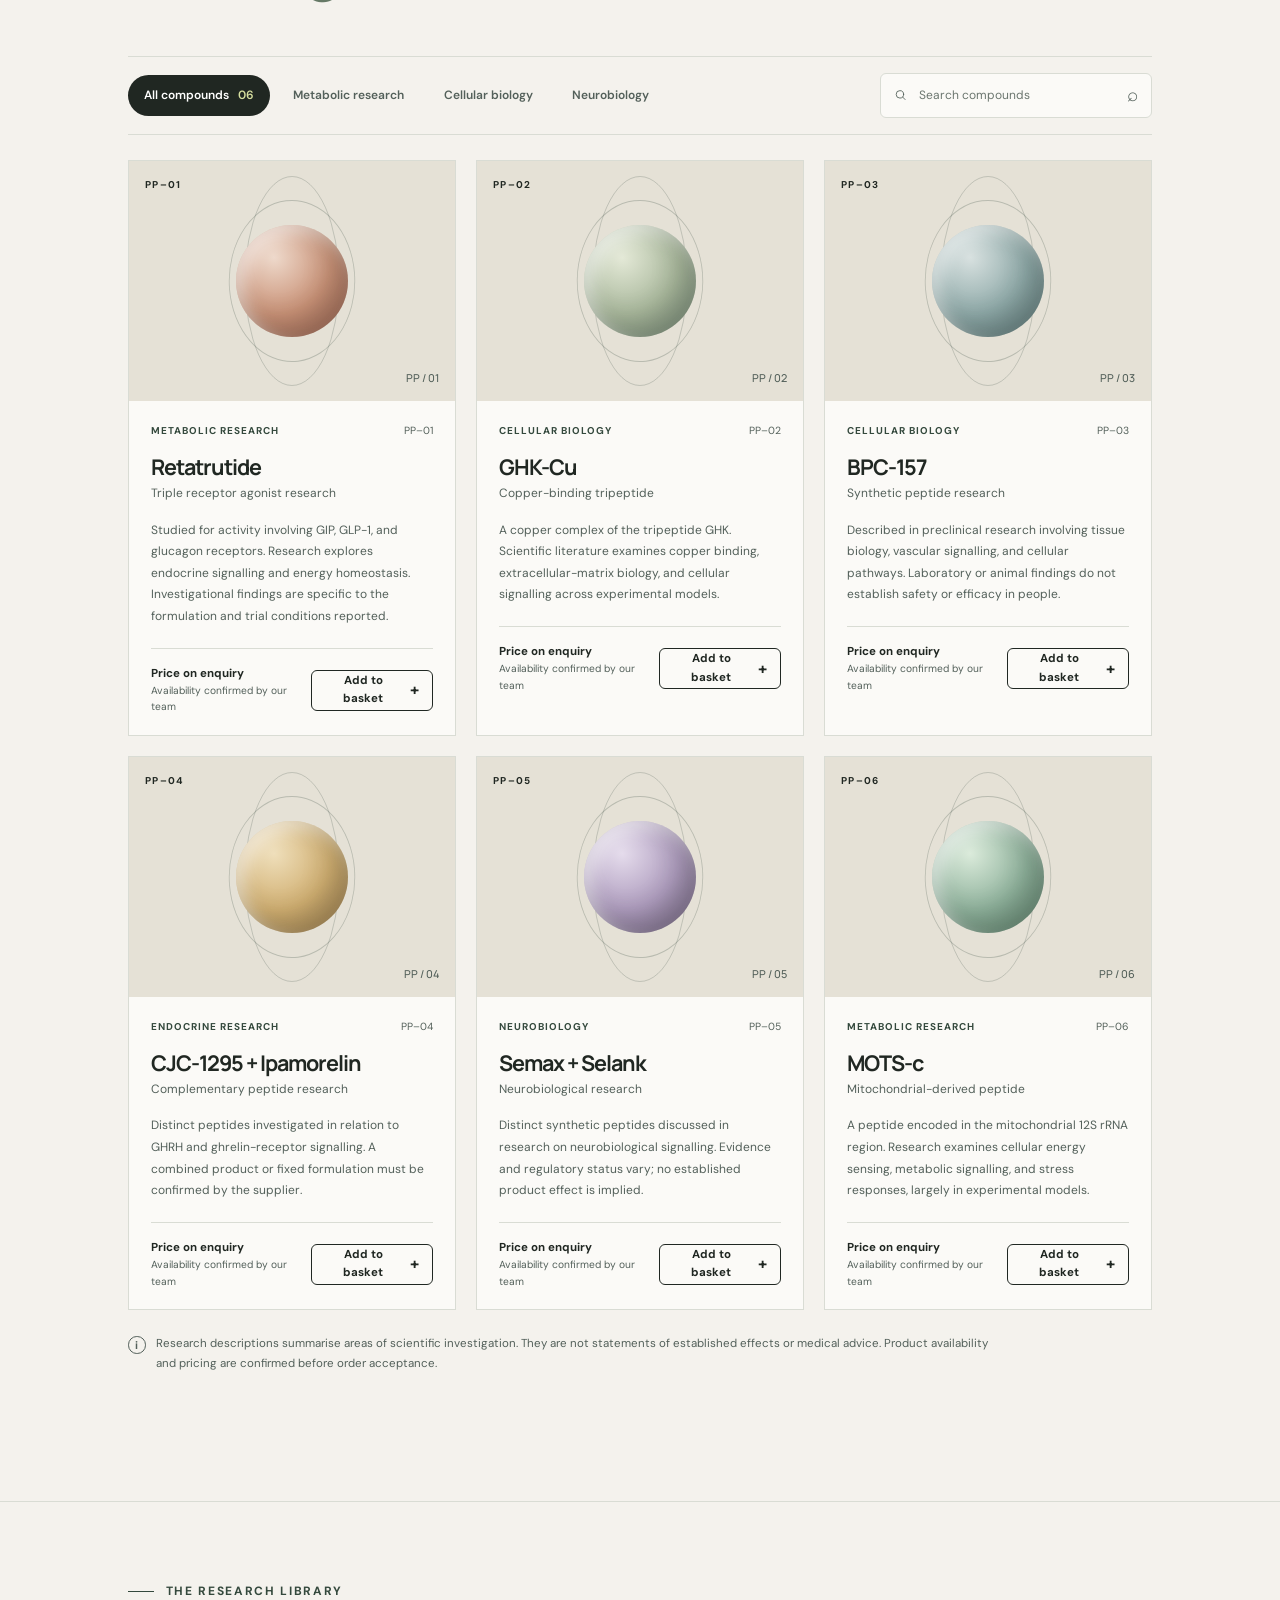
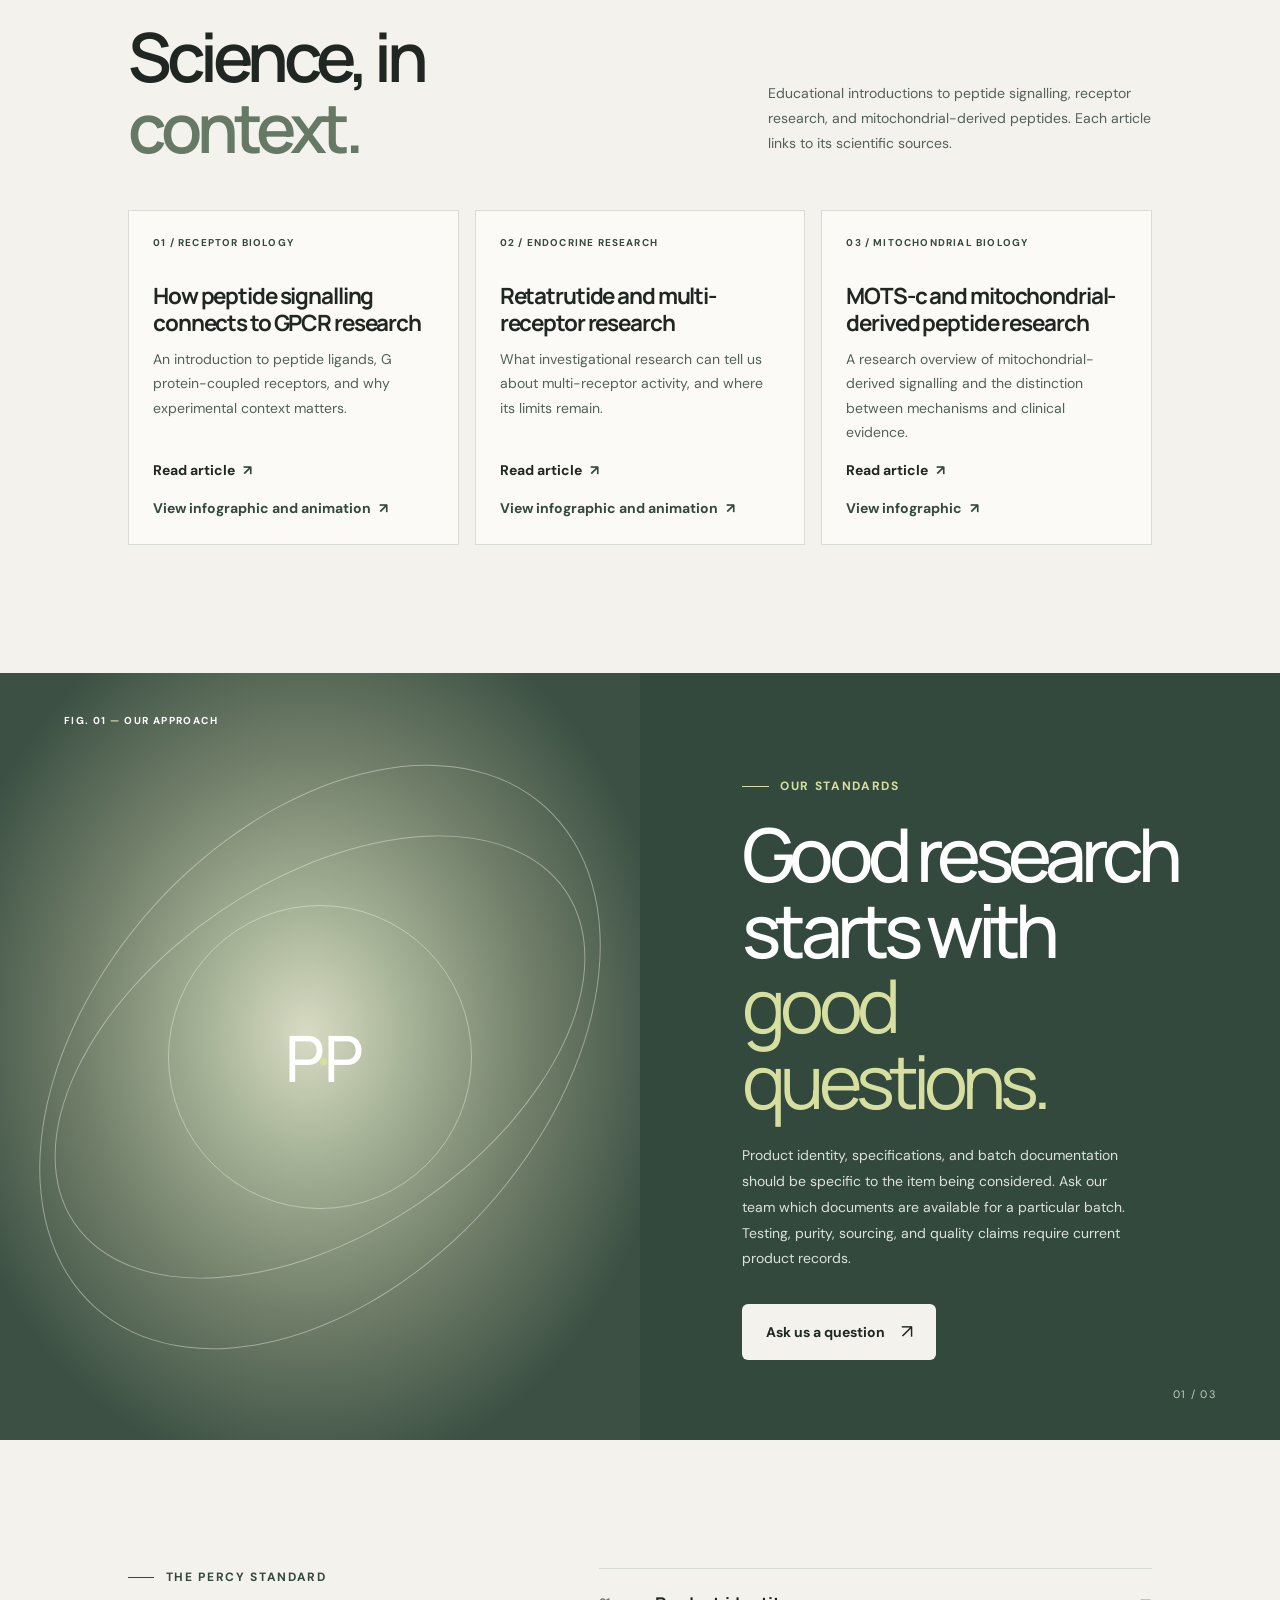
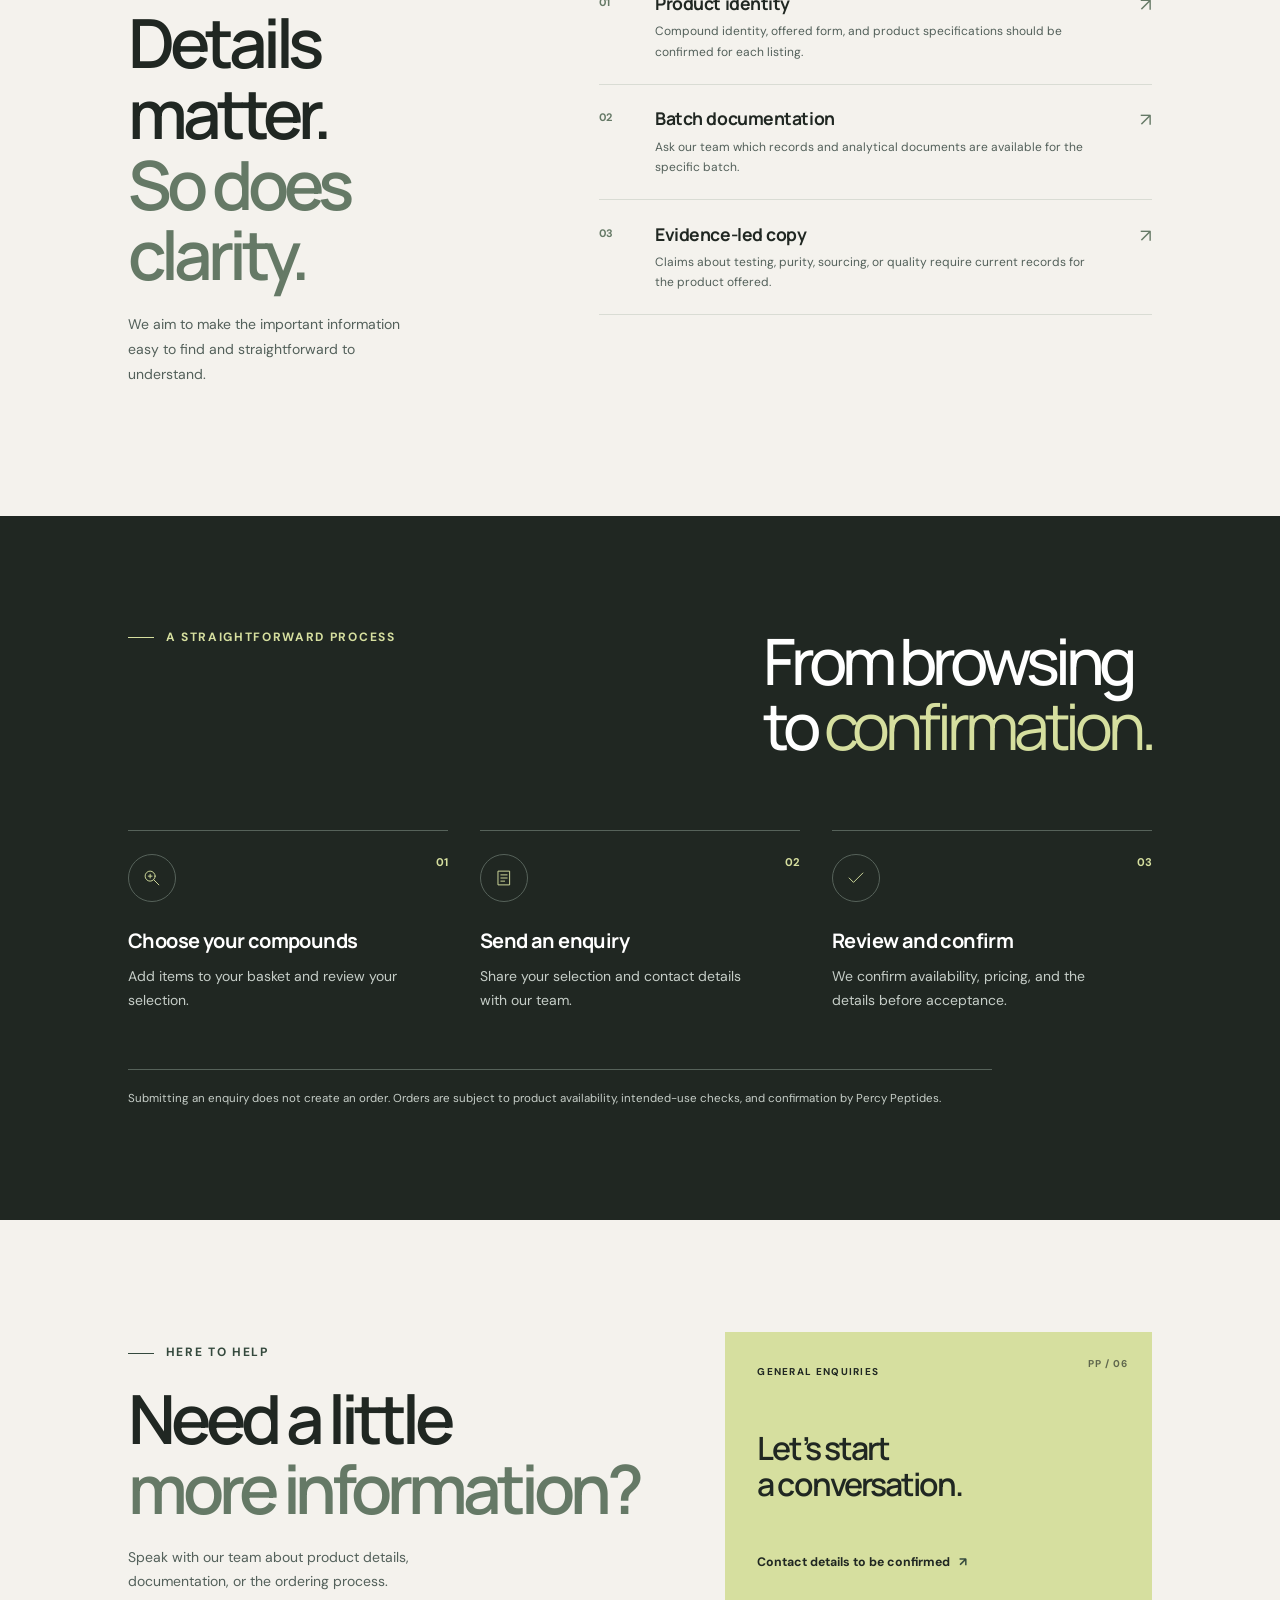
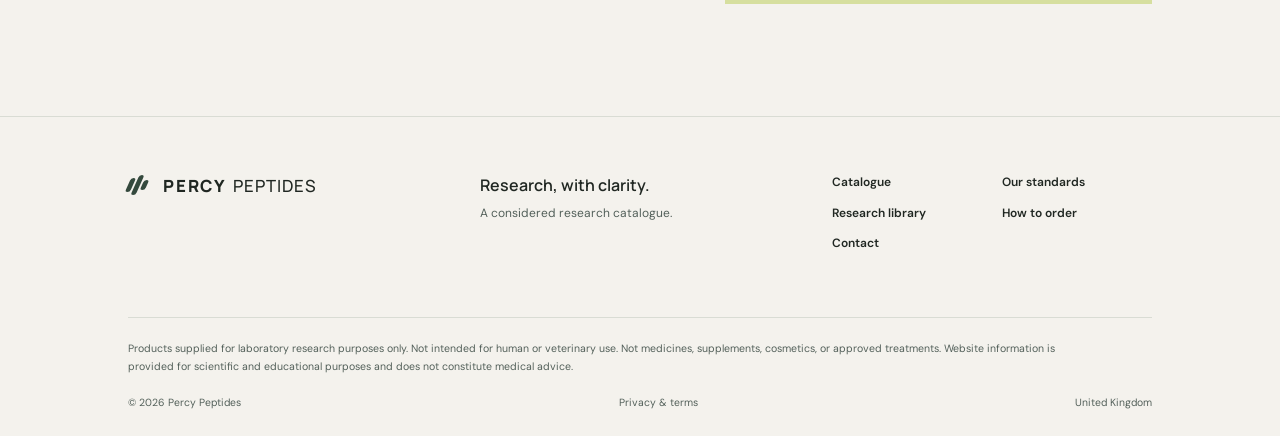
==== commit ca968309: "Add digital explainers to research articles" ====
--- a/index.html
+++ b/index.html
@@ -56,9 +56,9 @@
       <section class="research-library section-wrap" id="research-library">
         <div class="section-heading"><div><p class="eyebrow"><span class="eyebrow__line"></span> THE RESEARCH LIBRARY</p><h2>Science, in<br/><span>context.</span></h2></div><p class="section-heading__copy">Educational introductions to peptide signalling, receptor research, and mitochondrial-derived peptides. Each article links to its scientific sources.</p></div>
         <div class="article-grid">
-          <article class="article-card"><span class="article-card__number">01 / RECEPTOR BIOLOGY</span><h3>How peptide signalling connects to GPCR research</h3><p>An introduction to peptide ligands, G protein-coupled receptors, and why experimental context matters.</p><a class="article-link" href="research/peptide-signalling-gpcrs/index.html">Read article <span aria-hidden="true">↗</span></a></article>
-          <article class="article-card"><span class="article-card__number">02 / ENDOCRINE RESEARCH</span><h3>Retatrutide and multi-receptor research</h3><p>What investigational research can tell us about multi-receptor activity, and where its limits remain.</p><a class="article-link" href="research/retatrutide-receptor-research/index.html">Read article <span aria-hidden="true">↗</span></a></article>
-          <article class="article-card"><span class="article-card__number">03 / MITOCHONDRIAL BIOLOGY</span><h3>MOTS-c and mitochondrial-derived peptide research</h3><p>A research overview of mitochondrial-derived signalling and the distinction between mechanisms and clinical evidence.</p><a class="article-link" href="research/mots-c-mitochondrial-peptides/index.html">Read article <span aria-hidden="true">↗</span></a></article>
+          <article class="article-card"><span class="article-card__number">01 / RECEPTOR BIOLOGY</span><h3>How peptide signalling connects to GPCR research</h3><p>An introduction to peptide ligands, G protein-coupled receptors, and why experimental context matters.</p><a class="article-link" href="research/peptide-signalling-gpcrs/index.html">Read article <span aria-hidden="true">↗</span></a><a class="article-link article-link--visual" href="research/peptide-signalling-gpcrs/index.html#visual-explainer">View infographic and animation <span aria-hidden="true">↗</span></a></article>
+          <article class="article-card"><span class="article-card__number">02 / ENDOCRINE RESEARCH</span><h3>Retatrutide and multi-receptor research</h3><p>What investigational research can tell us about multi-receptor activity, and where its limits remain.</p><a class="article-link" href="research/retatrutide-receptor-research/index.html">Read article <span aria-hidden="true">↗</span></a><a class="article-link article-link--visual" href="research/retatrutide-receptor-research/index.html#visual-explainer">View infographic and animation <span aria-hidden="true">↗</span></a></article>
+          <article class="article-card"><span class="article-card__number">03 / MITOCHONDRIAL BIOLOGY</span><h3>MOTS-c and mitochondrial-derived peptide research</h3><p>A research overview of mitochondrial-derived signalling and the distinction between mechanisms and clinical evidence.</p><a class="article-link" href="research/mots-c-mitochondrial-peptides/index.html">Read article <span aria-hidden="true">↗</span></a><a class="article-link article-link--visual" href="research/mots-c-mitochondrial-peptides/index.html#visual-explainer">View infographic <span aria-hidden="true">↗</span></a></article>
         </div>
       </section>
 
--- a/styles.css
+++ b/styles.css
@@ -17,3 +17,4 @@
 @media(max-width:390px){.product-card{grid-template-columns:34% 66%}.product-card__visual{min-height:15rem}.product-card__body{padding:.85rem .7rem}.product-card__meta{align-items:flex-start;flex-direction:column;gap:.2rem}.product-card__footer{gap:.25rem}.add-button{padding:0 .45rem;font-size:.6rem}.trust-strip{gap:1.1rem}.hero__actions{align-items:flex-start;flex-direction:column}}
 @media(prefers-reduced-motion:reduce){*,*::before,*::after{scroll-behavior:auto!important;animation-duration:.01ms!important;animation-iteration-count:1!important;transition-duration:.01ms!important}}
 @media(prefers-color-scheme:dark){:root{color-scheme:light}}
+.article-card .article-link--visual{margin-top:.1rem;color:var(--color-moss-dark)}.article-visuals{margin:3rem 0;padding:2rem 0;border-top:1px solid var(--color-line);border-bottom:1px solid var(--color-line)}.article-visuals>h2{margin:.35rem 0 1.5rem;font:700 clamp(1.55rem,3vw,2.2rem)/1.2 var(--font-display);letter-spacing:-.045em}.article-visuals__grid{display:grid;grid-template-columns:repeat(2,minmax(0,1fr));gap:1.25rem}.article-visuals figure{margin:0;min-width:0;padding:1rem;background:var(--color-surface);border:1px solid var(--color-line)}.article-visuals img{display:block;width:100%;height:auto;max-height:32rem;object-fit:contain;background:var(--color-paper)}.article-visuals figcaption{padding:.75rem .1rem .1rem;color:var(--color-ink-soft);font-size:.78rem;line-height:1.5}.article-visuals:target{scroll-margin-top:6rem}@media(max-width:640px){.article-visuals__grid{grid-template-columns:1fr}.article-visuals{margin:2rem 0;padding:1.5rem 0}}
